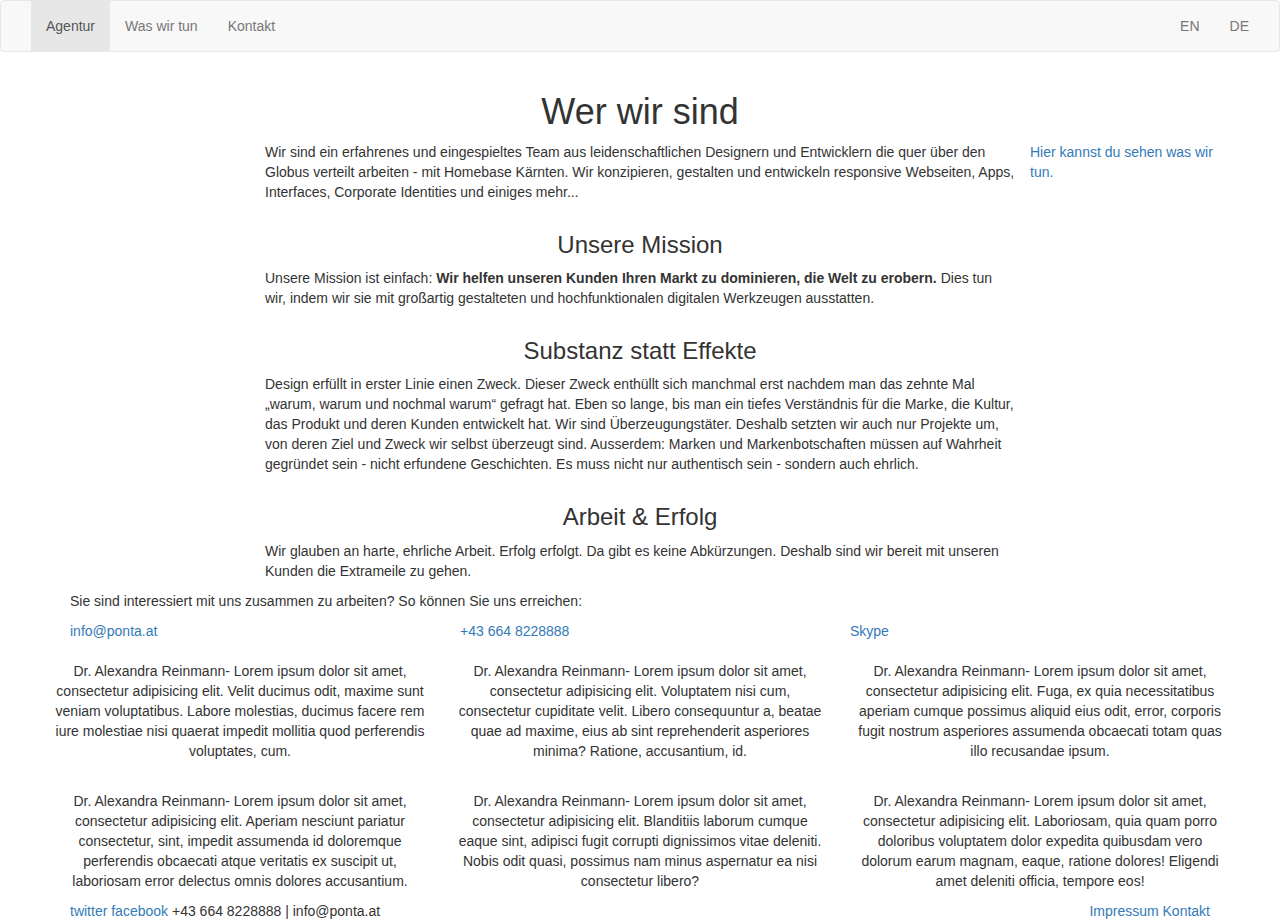
==== agentur.html @ 5dfd119a "added logo" ====
<!DOCTYPE HTML PUBLIC "-//W3C//DTD HTML 4.01//EN"
	"http://www.w3.org/TR/html4/strict.dtd">
<html>
	<head>
	  <meta http-equiv="Content-type" content="text/html; charset=utf-8"/>
	  <meta name="viewport" content="width=device-width, initial-scale=1">
	  <title>OliviaPonta</title>
	  
	  <!--Bootstrap CSS-->
	  <link rel="stylesheet" href="https://maxcdn.bootstrapcdn.com/bootstrap/3.3.7/css/bootstrap.min.css" type="text/css" media="screen">
	  <!--my Style-->
	  <link rel="stylesheet" href="css/style.css" type="text/css" media="screen" title="no title" charset="utf-8"/>
	</head>
	<body>
		
    <nav class="navbar navbar-default">
        <div class="container-fluid">
            <div class="navbar-header">
                <button type="button" class="navbar-toggle collapsed" data-toggle="collapse" data-target="#collapse" aria-expanded="false">
                    <span class="sr-only">Toggle navigation</span>
                    <span class="icon-bar"></span>
                    <span class="icon-bar"></span>
                    <span class="icon-bar"></span>
                </button>
                <a class="navbar-brand" href="#"><img src="img/opwa-logo.svg" alt="Logo"></a>
            </div>

            <!-- Collect the nav links, forms, and other content for toggling -->
            <div class="collapse navbar-collapse" id="collapse">
                <ul class="nav navbar-nav">
                    <li class="active"><a href="#">Agentur</a></li>
                    <li><a href="#">Was wir tun</a></li>
                    <li><a href="#">Kontakt</a></li>
                </ul>
                <ul class="nav navbar-nav navbar-right navbar-lang">
                    <li><a href="#">EN</a></li>
                    <li><a href="#">DE</a></li>
                </ul>
            </div><!-- /.navbar-collapse -->
        </div><!-- /.container-fluid -->
    </nav>
    
    <div class="container">
        <div class="row">
            <header class="col-md-12 special-header text-center">
                <h1>Wer wir sind</h1>
            </header>
            
            <section class="col-md-12">
                <img src="image here" alt="" class="img-responsive">
                <div class="row">
                    <p class="col-md-8 col-md-offset-2">Wir sind ein erfahrenes und eingespieltes Team aus leidenschaftlichen Designern und Entwicklern die quer über den Globus verteilt arbeiten - mit Homebase Kärnten. Wir konzipieren, gestalten und entwickeln responsive Webseiten, Apps, Interfaces, Corporate Identities und einiges mehr... </p>
                    <a href="#">Hier kannst du sehen was wir tun.</a>
                </div>
            </section>
            
            <section class="col-md-12">
                <h3 class="text-center">Unsere Mission</h3>
                <img src="image here" alt="" class="img-responsive">
                <div class="row">
                    <p class="col-md-8 col-md-offset-2">Unsere Mission ist einfach: <strong>Wir helfen unseren Kunden Ihren Markt zu dominieren, die Welt zu erobern.</strong> Dies tun wir, indem wir sie mit großartig gestalteten und hochfunktionalen digitalen Werkzeugen ausstatten. </p>
                </div>
            </section>
            
            <section class="col-md-12">
                <h3 class="text-center">Substanz statt Effekte</h3>
                <img src="image here" alt="" class="img-responsive">
                <div class="row">
                    <p class="col-md-8 col-md-offset-2">Design erfüllt in erster Linie einen Zweck. Dieser Zweck enthüllt sich manchmal erst nachdem man das zehnte Mal „warum, warum und nochmal warum“ gefragt hat. Eben so lange, bis man ein tiefes Verständnis für die Marke, die Kultur, das Produkt und deren Kunden entwickelt hat. Wir sind Überzeugungstäter. Deshalb setzten wir auch nur Projekte um, von deren Ziel und Zweck wir selbst überzeugt sind. Ausserdem: Marken und Markenbotschaften müssen auf Wahrheit gegründet sein - nicht erfundene Geschichten. Es muss nicht nur authentisch sein - sondern auch ehrlich.</p>
                </div>
            </section>
            
            <section class="col-md-12">
                <h3 class="text-center">Arbeit & Erfolg</h3>
                <img src="image here" alt="" class="img-responsive">
                <div class="row">
                    <p class="col-md-8 col-md-offset-2">Wir glauben an harte, ehrliche Arbeit. Erfolg erfolgt. Da gibt es keine Abkürzungen. Deshalb sind wir bereit mit unseren Kunden die Extrameile zu gehen.</p>
                </div>
            </section>
            
            <section class="col-md-12 contact-info-box">
                <p class="smart-text">
                    Sie sind interessiert mit uns zusammen zu arbeiten? So können Sie uns erreichen:
                </p>
                <div class="row">
                    <div class="col-md-4"><a href="mailto:info@ponta.at">info@ponta.at</a></div>
                    <div class="col-md-4"><a href="tel:00436648228888">+43 664 8228888</a></div>
                    <div class="col-md-4"><a href="skype:00436648228888">Skype</a></div>
                </div>
            </section>
            
            <section class="testimonials text-center">
                <div class="row">
                    <div class="testimonial col-md-4">
                        <img src="add image here for testimonial" alt="" class="img-circle">   
                           <p><span class="name">Dr. Alexandra Reinmann</span>- Lorem ipsum dolor sit amet, consectetur adipisicing elit. Velit ducimus odit, maxime sunt veniam voluptatibus. Labore molestias, ducimus facere rem iure molestiae nisi quaerat impedit mollitia quod perferendis voluptates, cum.</p>
                    </div>
                    <div class="testimonial col-md-4">
                        <img src="add image here for testimonial" alt="" class="img-circle">   
                           <p><span class="name">Dr. Alexandra Reinmann</span>- Lorem ipsum dolor sit amet, consectetur adipisicing elit. Voluptatem nisi cum, consectetur cupiditate velit. Libero consequuntur a, beatae quae ad maxime, eius ab sint reprehenderit asperiores minima? Ratione, accusantium, id.</p>
                    </div>
                    <div class="testimonial col-md-4">
                        <img src="add image here for testimonial" alt="" class="img-circle">   
                           <p><span class="name">Dr. Alexandra Reinmann</span>- Lorem ipsum dolor sit amet, consectetur adipisicing elit. Fuga, ex quia necessitatibus aperiam cumque possimus aliquid eius odit, error, corporis fugit nostrum asperiores assumenda obcaecati totam quas illo recusandae ipsum.</p>
                    </div>
                </div>
                <div class="row">
                    <div class="testimonial col-md-4">
                        <img src="add image here for testimonial" alt="" class="img-circle">   
                           <p><span class="name">Dr. Alexandra Reinmann</span>- Lorem ipsum dolor sit amet, consectetur adipisicing elit. Aperiam nesciunt pariatur consectetur, sint, impedit assumenda id doloremque perferendis obcaecati atque veritatis ex suscipit ut, laboriosam error delectus omnis dolores accusantium.</p>
                    </div>
                    <div class="testimonial col-md-4">
                        <img src="add image here for testimonial" alt="" class="img-circle">   
                           <p><span class="name">Dr. Alexandra Reinmann</span>- Lorem ipsum dolor sit amet, consectetur adipisicing elit. Blanditiis laborum cumque eaque sint, adipisci fugit corrupti dignissimos vitae deleniti. Nobis odit quasi, possimus nam minus aspernatur ea nisi consectetur libero?</p>
                    </div>
                    <div class="testimonial col-md-4">
                        <img src="add image here for testimonial" alt="" class="img-circle">   
                           <p><span class="name">Dr. Alexandra Reinmann</span>- Lorem ipsum dolor sit amet, consectetur adipisicing elit. Laboriosam, quia quam porro doloribus voluptatem dolor expedita quibusdam vero dolorum earum magnam, eaque, ratione dolores! Eligendi amet deleniti officia, tempore eos!</p>
                    </div>
                </div>
            </section>
        </div>
    </div>
    
    <footer class="container">
        <div class="row">
            <div class="col-md-12">
                <a href="#">twitter</a>
                <a href="#">facebook</a>
                +43 664 8228888 | info@ponta.at
                <div class="pull-right">
                    <a href="#">Impressum</a>
                    <a href="#">Kontakt</a>
                </div>
            </div>
        </div>
    </footer>
	
	<!--jQuery-->
	<script src="https://code.jquery.com/jquery-3.1.0.min.js" type="text/javascript" charset="utf-8"></script>
	<!--Bootstrap JS-->
	<script src="https://maxcdn.bootstrapcdn.com/bootstrap/3.3.7/js/bootstrap.min.js"></script>
	<!--my Script-->
	<script src="js/script.js" type="text/javascript" charset="utf-8"></script>
	</body>
</html>
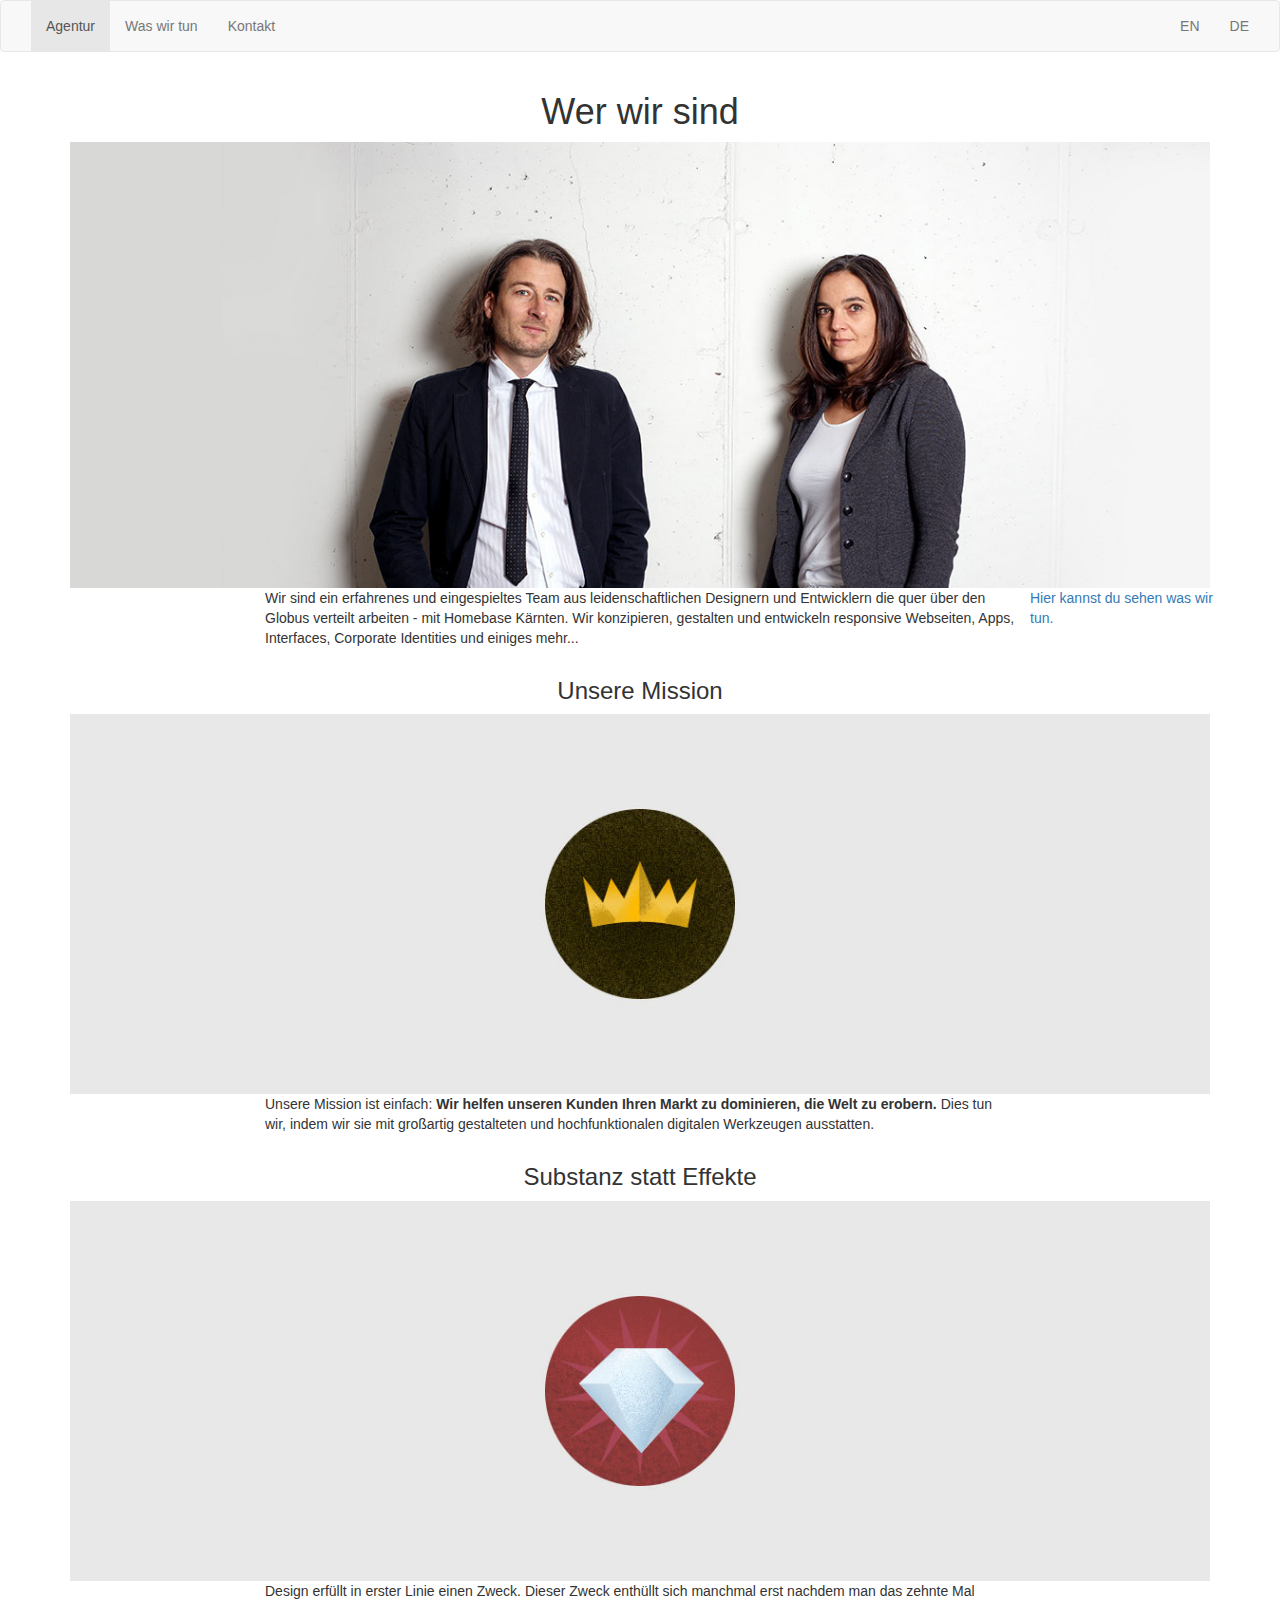
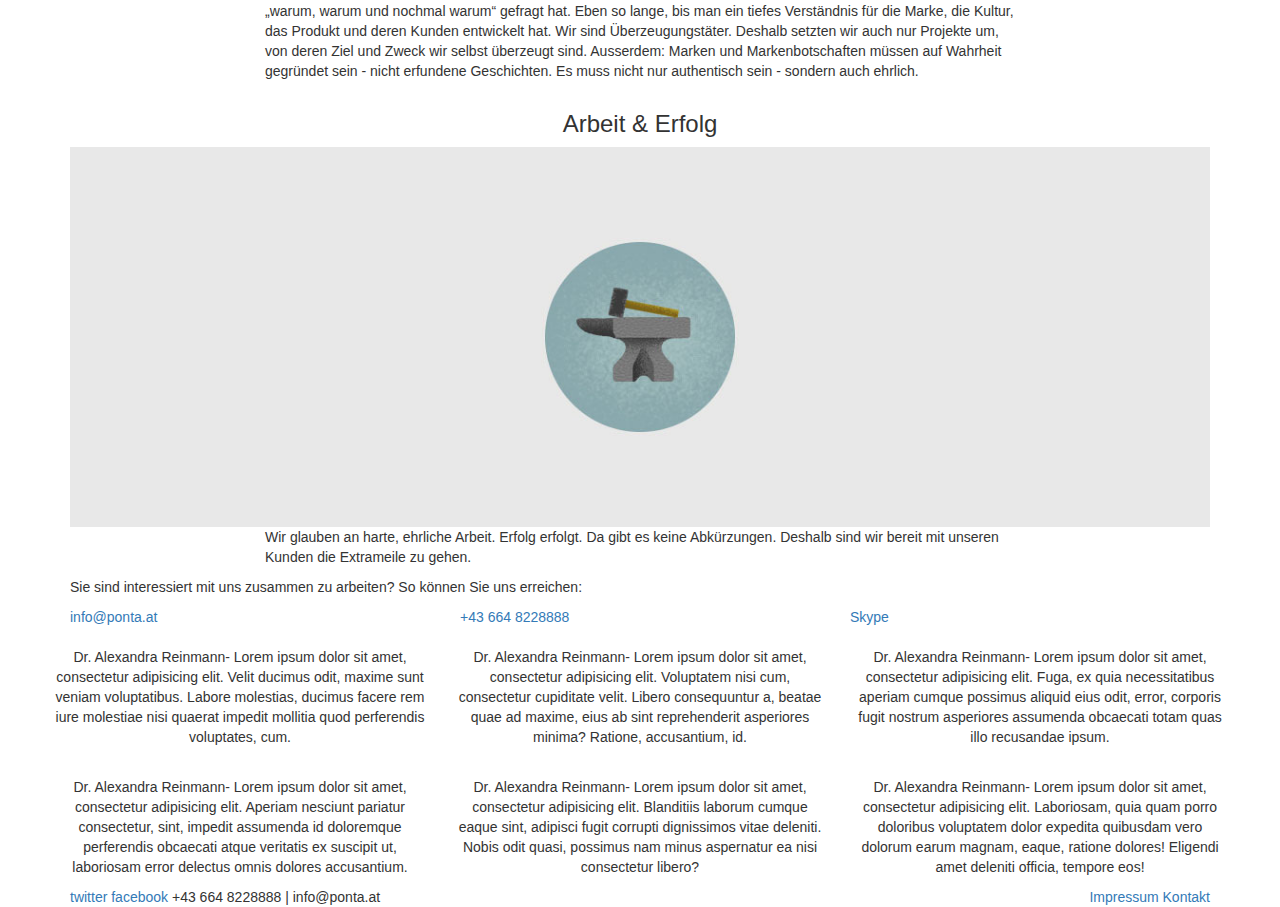
==== commit ed546eda: "added agentur photo" ====
--- a/agentur.html
+++ b/agentur.html
@@ -47,7 +47,7 @@
             </header>
             
             <section class="col-md-12">
-                <img src="image here" alt="" class="img-responsive">
+                <img src="img/pontateam.jpg" alt="" class="img-responsive">
                 <div class="row">
                     <p class="col-md-8 col-md-offset-2">Wir sind ein erfahrenes und eingespieltes Team aus leidenschaftlichen Designern und Entwicklern die quer über den Globus verteilt arbeiten - mit Homebase Kärnten. Wir konzipieren, gestalten und entwickeln responsive Webseiten, Apps, Interfaces, Corporate Identities und einiges mehr... </p>
                     <a href="#">Hier kannst du sehen was wir tun.</a>
@@ -56,7 +56,7 @@
             
             <section class="col-md-12">
                 <h3 class="text-center">Unsere Mission</h3>
-                <img src="image here" alt="" class="img-responsive">
+                <img src="img/banner-domination-1200.jpg" alt="" class="img-responsive">
                 <div class="row">
                     <p class="col-md-8 col-md-offset-2">Unsere Mission ist einfach: <strong>Wir helfen unseren Kunden Ihren Markt zu dominieren, die Welt zu erobern.</strong> Dies tun wir, indem wir sie mit großartig gestalteten und hochfunktionalen digitalen Werkzeugen ausstatten. </p>
                 </div>
@@ -64,7 +64,7 @@
             
             <section class="col-md-12">
                 <h3 class="text-center">Substanz statt Effekte</h3>
-                <img src="image here" alt="" class="img-responsive">
+                <img src="img/banner-werte-1200.jpg" alt="" class="img-responsive">
                 <div class="row">
                     <p class="col-md-8 col-md-offset-2">Design erfüllt in erster Linie einen Zweck. Dieser Zweck enthüllt sich manchmal erst nachdem man das zehnte Mal „warum, warum und nochmal warum“ gefragt hat. Eben so lange, bis man ein tiefes Verständnis für die Marke, die Kultur, das Produkt und deren Kunden entwickelt hat. Wir sind Überzeugungstäter. Deshalb setzten wir auch nur Projekte um, von deren Ziel und Zweck wir selbst überzeugt sind. Ausserdem: Marken und Markenbotschaften müssen auf Wahrheit gegründet sein - nicht erfundene Geschichten. Es muss nicht nur authentisch sein - sondern auch ehrlich.</p>
                 </div>
@@ -72,7 +72,7 @@
             
             <section class="col-md-12">
                 <h3 class="text-center">Arbeit & Erfolg</h3>
-                <img src="image here" alt="" class="img-responsive">
+                <img src="img/banner-work-1200.jpg" alt="" class="img-responsive">
                 <div class="row">
                     <p class="col-md-8 col-md-offset-2">Wir glauben an harte, ehrliche Arbeit. Erfolg erfolgt. Da gibt es keine Abkürzungen. Deshalb sind wir bereit mit unseren Kunden die Extrameile zu gehen.</p>
                 </div>
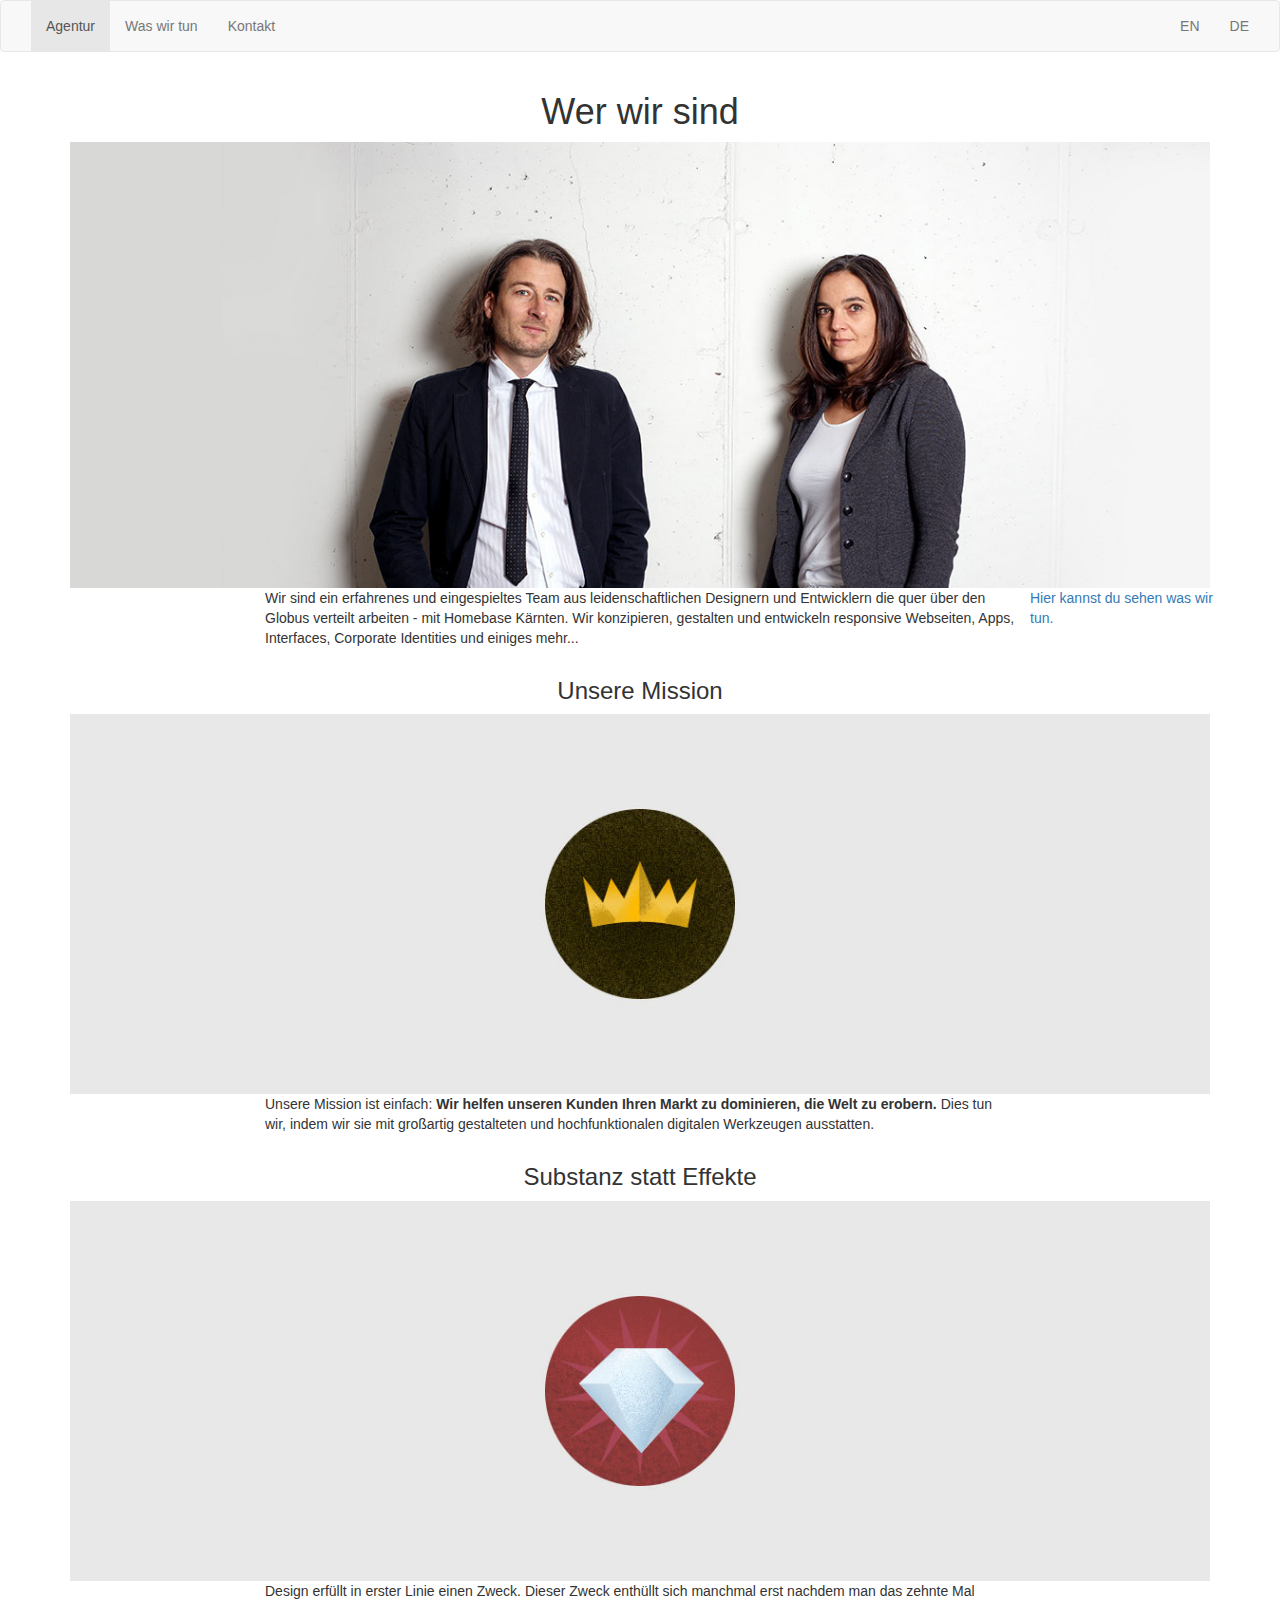
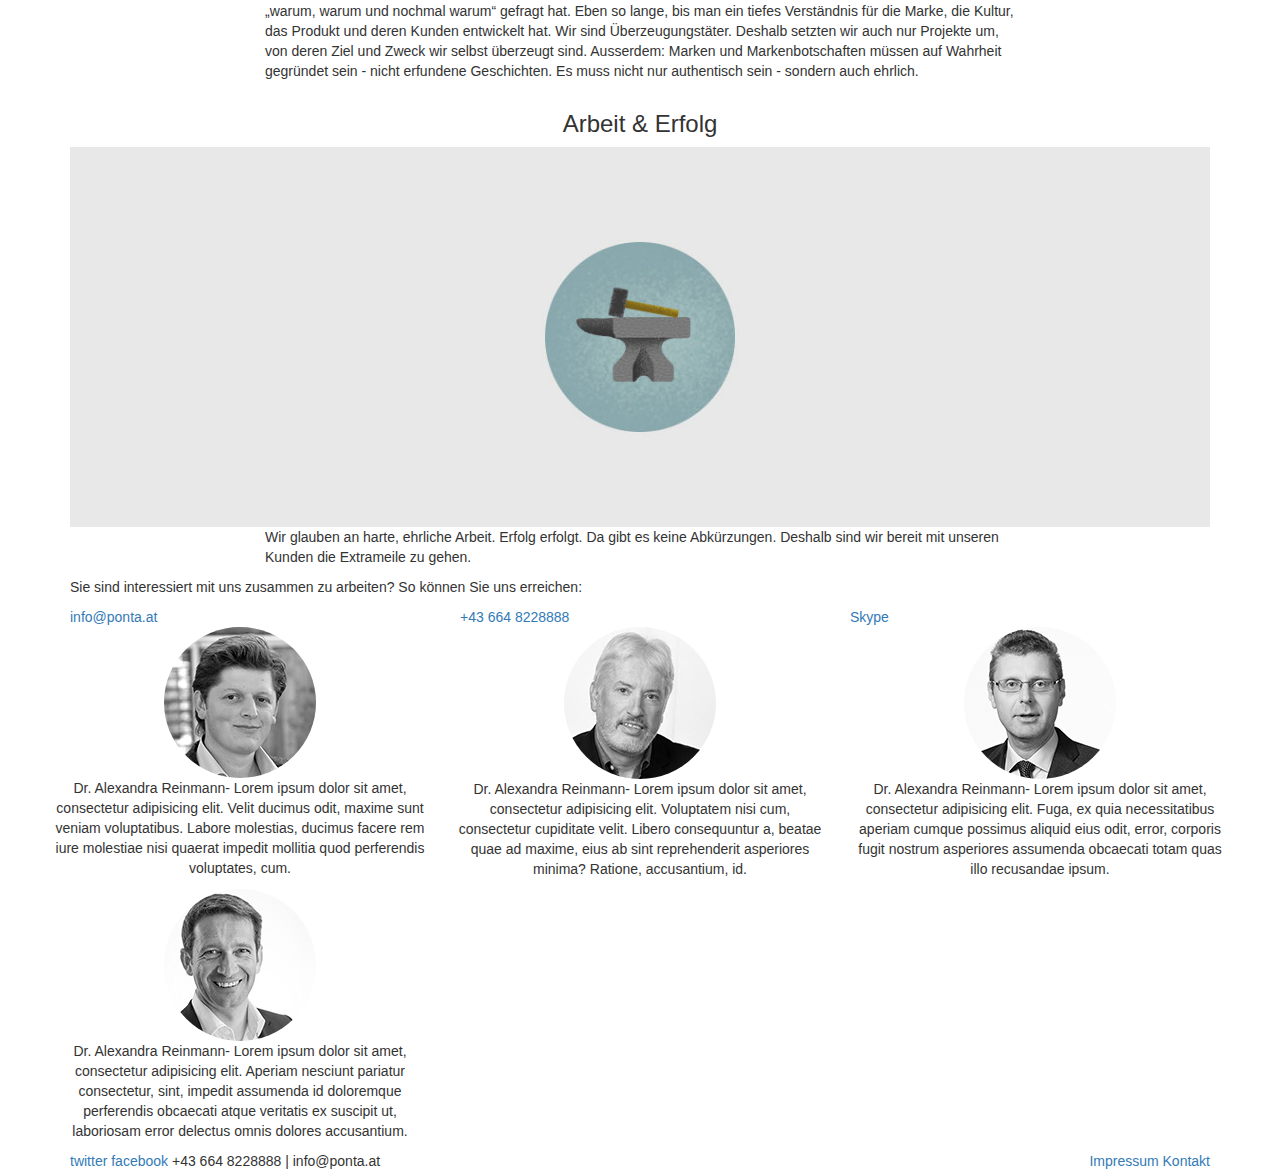
==== commit 2c632b06: "added pages href" ====
--- a/agentur.html
+++ b/agentur.html
@@ -28,9 +28,9 @@
             <!-- Collect the nav links, forms, and other content for toggling -->
             <div class="collapse navbar-collapse" id="collapse">
                 <ul class="nav navbar-nav">
-                    <li class="active"><a href="#">Agentur</a></li>
-                    <li><a href="#">Was wir tun</a></li>
-                    <li><a href="#">Kontakt</a></li>
+                    <li class="active"><a href="agentur.html">Agentur</a></li>
+                    <li><a href="was_wir_tun.html">Was wir tun</a></li>
+                    <li><a href="kontakt.html">Kontakt</a></li>
                 </ul>
                 <ul class="nav navbar-nav navbar-right navbar-lang">
                     <li><a href="#">EN</a></li>
@@ -92,30 +92,22 @@
             <section class="testimonials text-center">
                 <div class="row">
                     <div class="testimonial col-md-4">
-                        <img src="add image here for testimonial" alt="" class="img-circle">   
+                        <img src="img/ballrudi-bw.jpg" alt="" class="img-circle">   
                            <p><span class="name">Dr. Alexandra Reinmann</span>- Lorem ipsum dolor sit amet, consectetur adipisicing elit. Velit ducimus odit, maxime sunt veniam voluptatibus. Labore molestias, ducimus facere rem iure molestiae nisi quaerat impedit mollitia quod perferendis voluptates, cum.</p>
                     </div>
                     <div class="testimonial col-md-4">
-                        <img src="add image here for testimonial" alt="" class="img-circle">   
+                        <img src="img/neuroth-bw.jpg" alt="" class="img-circle">   
                            <p><span class="name">Dr. Alexandra Reinmann</span>- Lorem ipsum dolor sit amet, consectetur adipisicing elit. Voluptatem nisi cum, consectetur cupiditate velit. Libero consequuntur a, beatae quae ad maxime, eius ab sint reprehenderit asperiores minima? Ratione, accusantium, id.</p>
                     </div>
                     <div class="testimonial col-md-4">
-                        <img src="add image here for testimonial" alt="" class="img-circle">   
+                        <img src="img/nemec-bw.jpg" alt="" class="img-circle">   
                            <p><span class="name">Dr. Alexandra Reinmann</span>- Lorem ipsum dolor sit amet, consectetur adipisicing elit. Fuga, ex quia necessitatibus aperiam cumque possimus aliquid eius odit, error, corporis fugit nostrum asperiores assumenda obcaecati totam quas illo recusandae ipsum.</p>
                     </div>
                 </div>
                 <div class="row">
                     <div class="testimonial col-md-4">
-                        <img src="add image here for testimonial" alt="" class="img-circle">   
+                        <img src="img/werner-bw.jpg" alt="" class="img-circle">   
                            <p><span class="name">Dr. Alexandra Reinmann</span>- Lorem ipsum dolor sit amet, consectetur adipisicing elit. Aperiam nesciunt pariatur consectetur, sint, impedit assumenda id doloremque perferendis obcaecati atque veritatis ex suscipit ut, laboriosam error delectus omnis dolores accusantium.</p>
-                    </div>
-                    <div class="testimonial col-md-4">
-                        <img src="add image here for testimonial" alt="" class="img-circle">   
-                           <p><span class="name">Dr. Alexandra Reinmann</span>- Lorem ipsum dolor sit amet, consectetur adipisicing elit. Blanditiis laborum cumque eaque sint, adipisci fugit corrupti dignissimos vitae deleniti. Nobis odit quasi, possimus nam minus aspernatur ea nisi consectetur libero?</p>
-                    </div>
-                    <div class="testimonial col-md-4">
-                        <img src="add image here for testimonial" alt="" class="img-circle">   
-                           <p><span class="name">Dr. Alexandra Reinmann</span>- Lorem ipsum dolor sit amet, consectetur adipisicing elit. Laboriosam, quia quam porro doloribus voluptatem dolor expedita quibusdam vero dolorum earum magnam, eaque, ratione dolores! Eligendi amet deleniti officia, tempore eos!</p>
                     </div>
                 </div>
             </section>
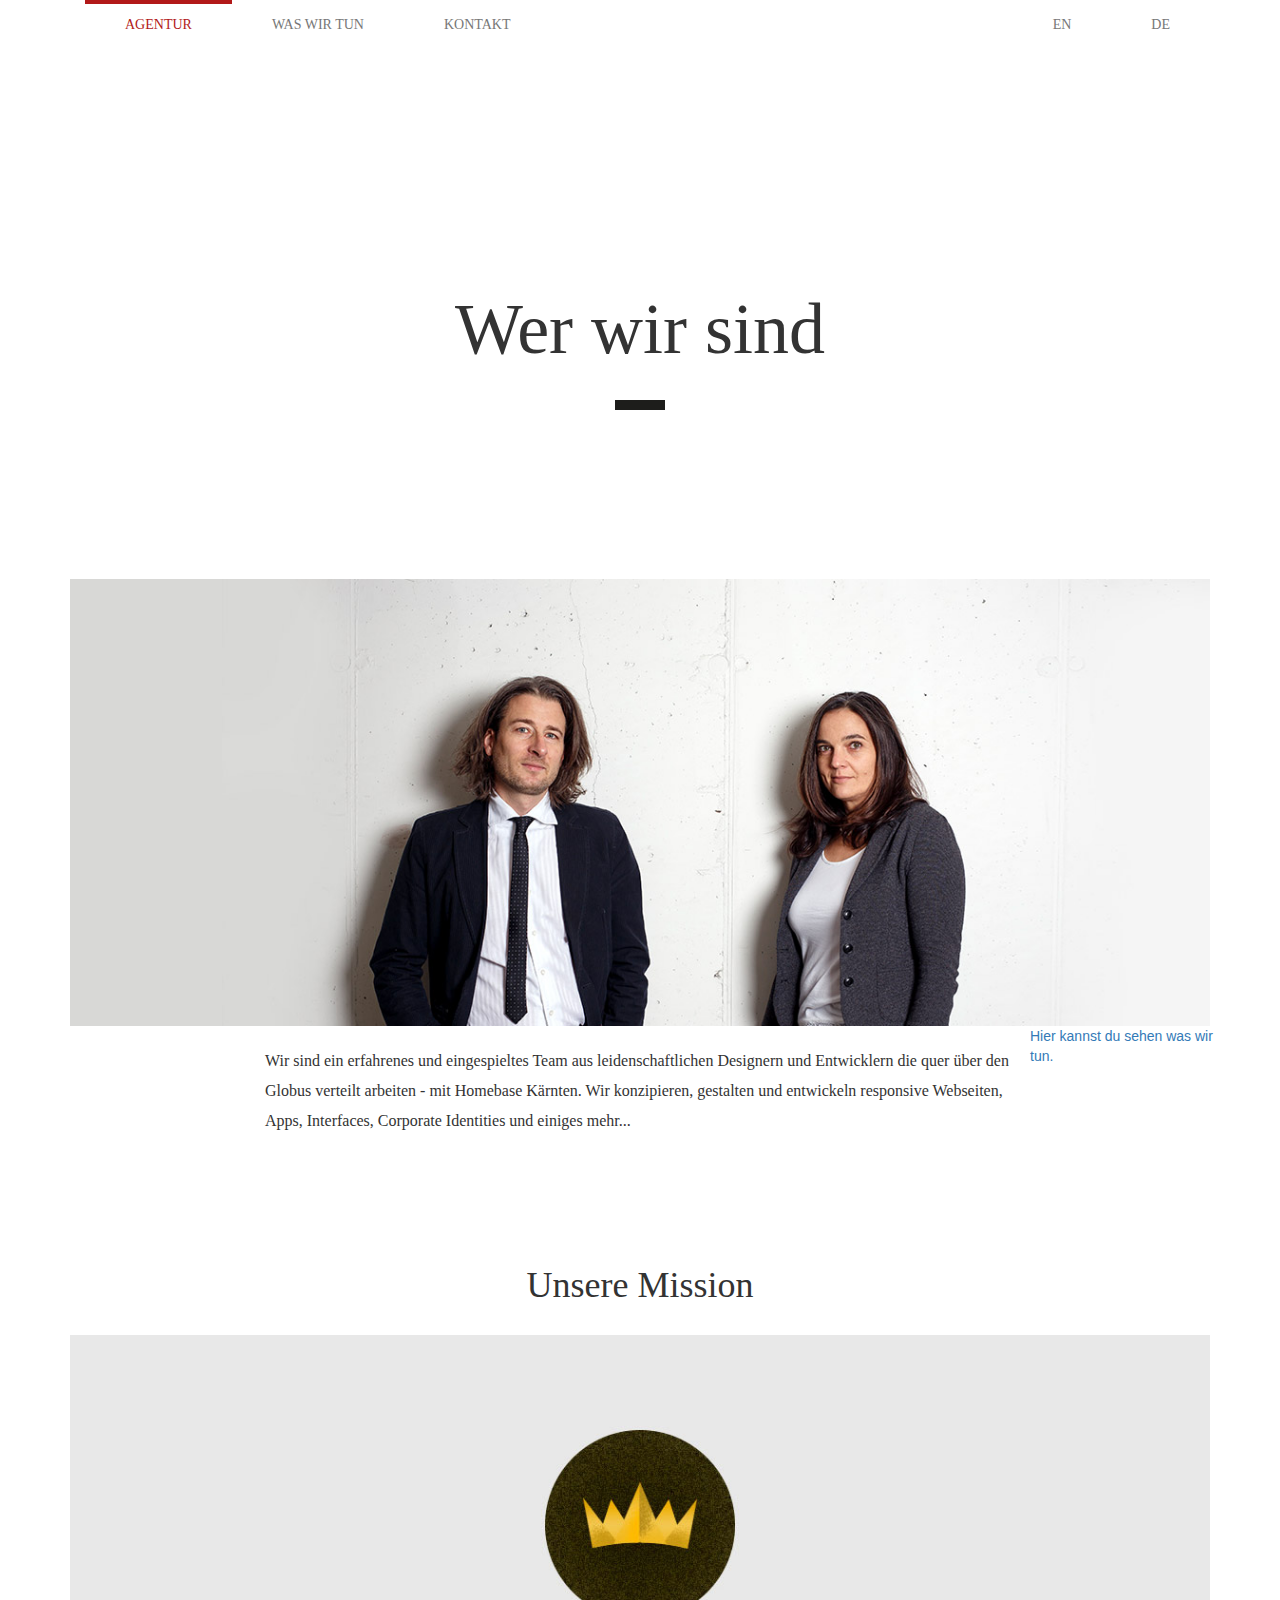
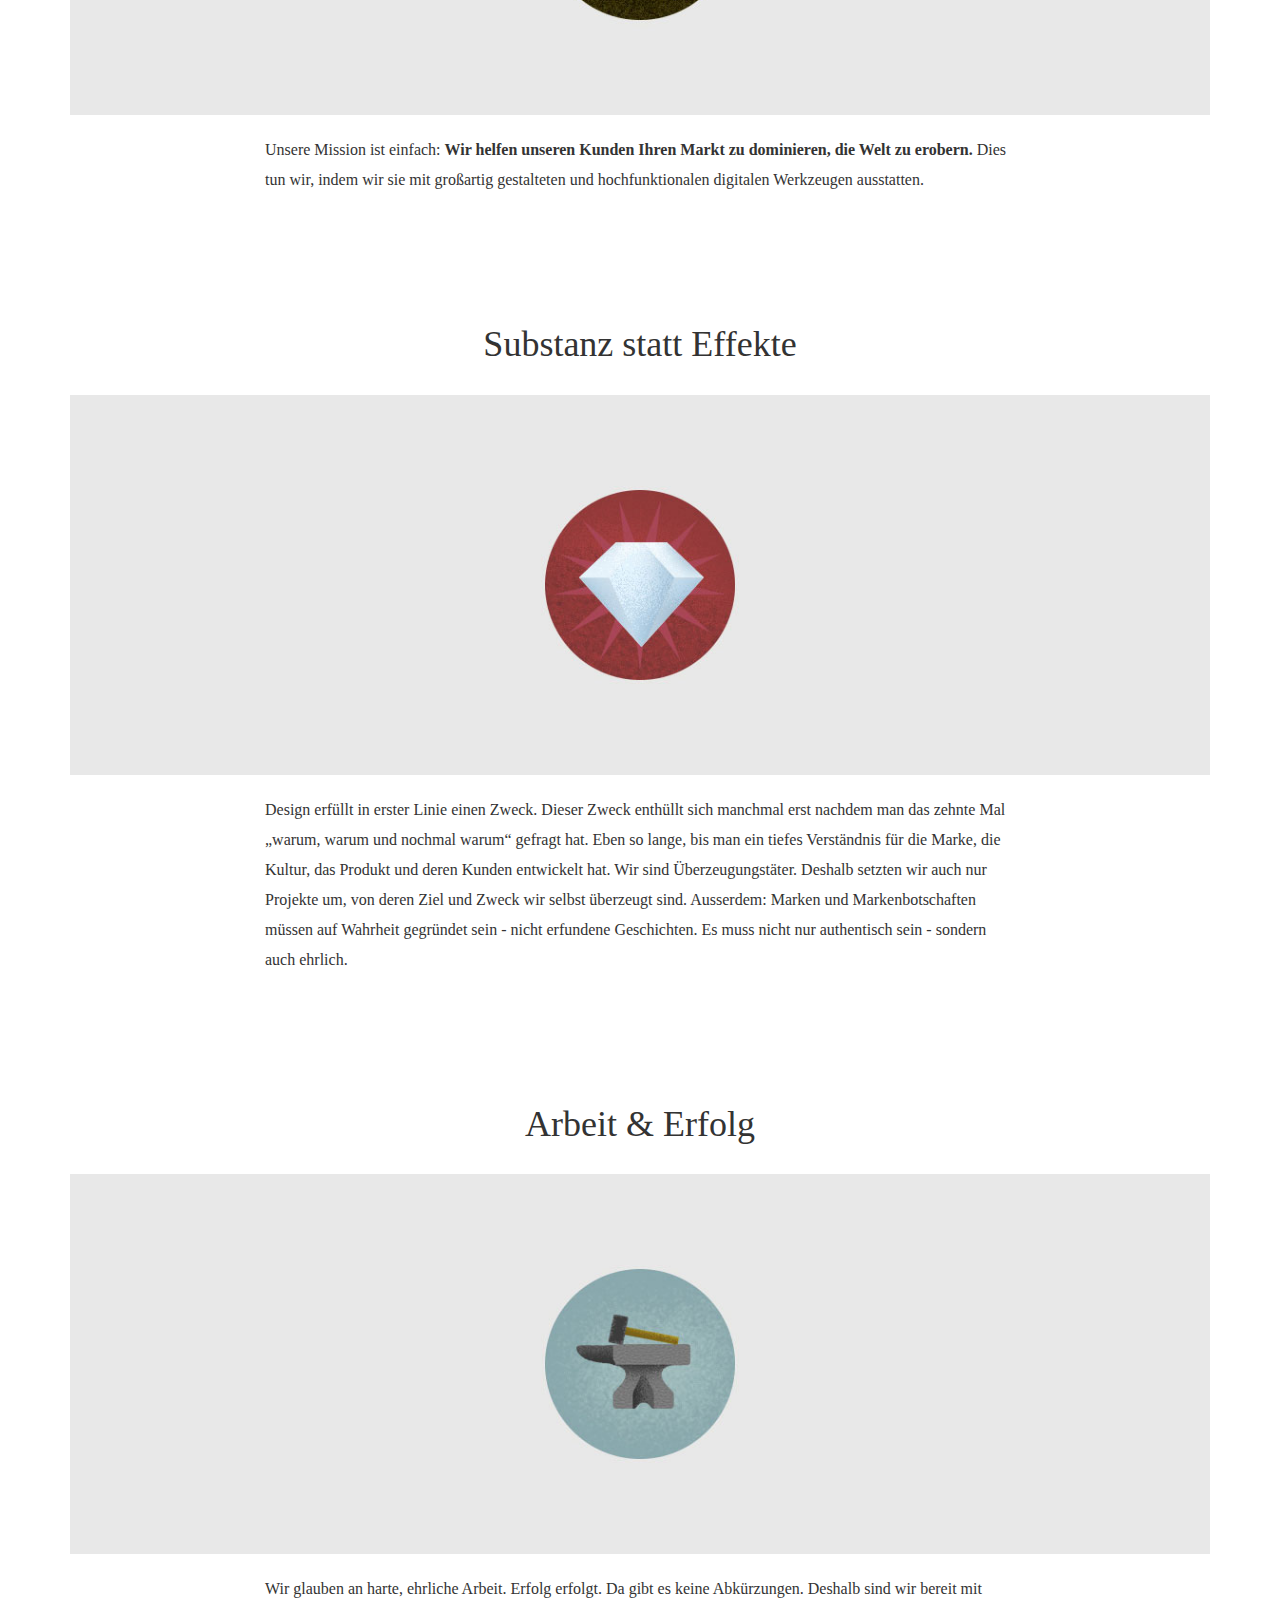
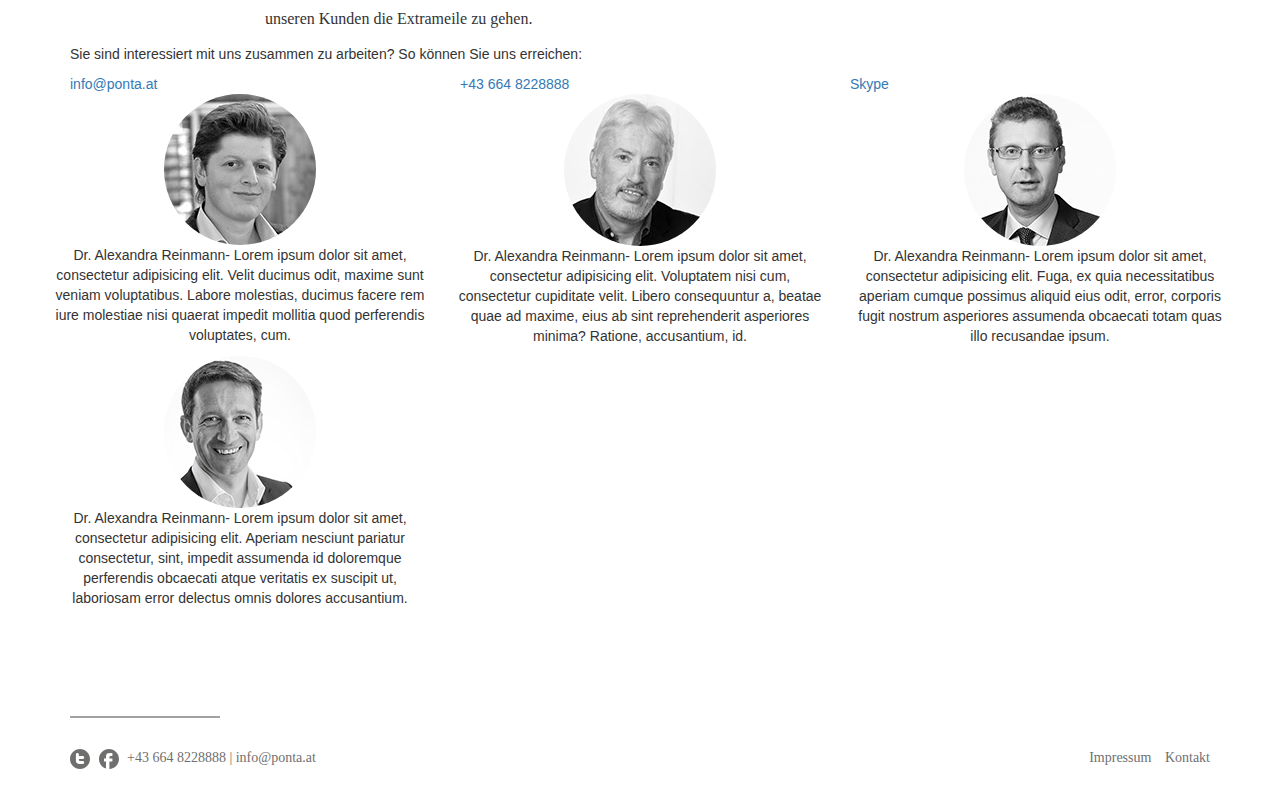
==== commit 32cd20e9: "agentur text and title" ====
--- a/agentur.html
+++ b/agentur.html
@@ -14,7 +14,7 @@
 	<body>
 		
     <nav class="navbar navbar-default">
-        <div class="container-fluid">
+        <div class="container">
             <div class="navbar-header">
                 <button type="button" class="navbar-toggle collapsed" data-toggle="collapse" data-target="#collapse" aria-expanded="false">
                     <span class="sr-only">Toggle navigation</span>
@@ -22,7 +22,7 @@
                     <span class="icon-bar"></span>
                     <span class="icon-bar"></span>
                 </button>
-                <a class="navbar-brand" href="#"><img src="img/opwa-logo.svg" alt="Logo"></a>
+                <a class="navbar-brand" href="index.html"><img src="img/opwa-logo.svg" alt="Logo"></a>
             </div>
 
             <!-- Collect the nav links, forms, and other content for toggling -->
@@ -46,7 +46,7 @@
                 <h1>Wer wir sind</h1>
             </header>
             
-            <section class="col-md-12">
+            <section class="col-md-12 art">
                 <img src="img/pontateam.jpg" alt="" class="img-responsive">
                 <div class="row">
                     <p class="col-md-8 col-md-offset-2">Wir sind ein erfahrenes und eingespieltes Team aus leidenschaftlichen Designern und Entwicklern die quer über den Globus verteilt arbeiten - mit Homebase Kärnten. Wir konzipieren, gestalten und entwickeln responsive Webseiten, Apps, Interfaces, Corporate Identities und einiges mehr... </p>
@@ -54,7 +54,7 @@
                 </div>
             </section>
             
-            <section class="col-md-12">
+            <section class="col-md-12 art">
                 <h3 class="text-center">Unsere Mission</h3>
                 <img src="img/banner-domination-1200.jpg" alt="" class="img-responsive">
                 <div class="row">
@@ -62,7 +62,7 @@
                 </div>
             </section>
             
-            <section class="col-md-12">
+            <section class="col-md-12 art">
                 <h3 class="text-center">Substanz statt Effekte</h3>
                 <img src="img/banner-werte-1200.jpg" alt="" class="img-responsive">
                 <div class="row">
@@ -70,7 +70,7 @@
                 </div>
             </section>
             
-            <section class="col-md-12">
+            <section class="col-md-12 art">
                 <h3 class="text-center">Arbeit & Erfolg</h3>
                 <img src="img/banner-work-1200.jpg" alt="" class="img-responsive">
                 <div class="row">
@@ -117,8 +117,8 @@
     <footer class="container">
         <div class="row">
             <div class="col-md-12">
-                <a href="#">twitter</a>
-                <a href="#">facebook</a>
+                <a class="footer-icon" href="#"><img src="img/icon-twitter.svg" alt=""></a>
+                <a class="footer-icon" href="#"><img src="img/icon-facebook.svg" alt=""></a>
                 +43 664 8228888 | info@ponta.at
                 <div class="pull-right">
                     <a href="#">Impressum</a>
--- a/css/style.css
+++ b/css/style.css
@@ -0,0 +1,216 @@
+@font-face {
+    font-family: LatoBlack;
+    src: url("../fonts/Lato-Black.ttf");
+}
+
+@font-face {
+    font-family: LatoBold;
+    src: url("../fonts/Lato-Bold.ttf");
+}
+
+@font-face {
+    font-family: LatoLight;
+    src: url("../fonts/Lato-Light.ttf");
+}
+
+@font-face {
+    font-family: MerriweatherLight;
+    src: url("../fonts/Merriweather Light.ttf");
+}
+
+@font-face {
+    font-family: MerriweatherBold;
+    src: url("../fonts/Merriweather-Bold.ttf");
+}
+
+@font-face {
+    font-family: MerriweatherRegular;
+    src: url("../fonts/Merriweather-Regular.ttf");
+}
+
+/* General Styles */
+
+h1 {
+    font-size: 72px;
+    font-family: LatoBlack;
+}
+
+h3 {
+    font-size: 36px;
+    font-family: LatoBlack;
+    margin-bottom: 30px;
+    margin-top: 120px;
+}
+
+.special-header {
+    position:relative;
+    padding-top: 200px;
+    padding-bottom: 200px;
+}
+
+.special-header:after {
+    content: "";
+    display: block;
+    width: 50px;
+    height: 10px;
+    background-color: #1d1d1b;
+    left: 50%;
+    top: 330px;
+    transform: translateX(-50%);
+    position: absolute;
+}
+
+/* Navbar */
+
+.navbar-header a.active {
+    border-top: 4px solid #b21919;
+}
+
+.navbar-default {
+    background: transparent;
+    border-radius: 0;
+    border: 0;
+}
+
+.navbar li.active {
+    border-top: 4px solid #b21919;
+    background-color: transparent;
+}
+
+.navbar-default .navbar-nav > .active > a, .navbar-default .navbar-nav > .active > a:focus, .navbar-default .navbar-nav > .active > a:hover {
+    background-color: transparent;
+    color: #b21919;
+    padding-top: 11px;
+}
+
+.navbar-default .navbar-nav > li > a:focus, .navbar-default .navbar-nav > li > a:hover {
+    color: #b21919;
+}
+
+.navbar li a {
+    color: #1d1d1b;
+    font-family: LatoBold;
+    font-size: 14px;
+    text-transform: uppercase;
+    padding-left: 40px;
+    padding-right: 40px;
+}
+
+/* Index page */
+
+.header-big {
+    padding-top: 200px;
+    padding-bottom: 200px;
+}
+
+.description {
+    font-family: MarriweatherRegular;
+    font-size: 24px;
+}
+
+.description .links {
+    margin-top: 50px;
+}
+
+.description .links a {
+    display: block;
+    color: #b21919;
+    text-decoration: underline;
+    margin-bottom: 5px;
+}
+
+/* Was wir tun page */
+
+.skills ul{
+    list-style-type: none;
+    padding: 0;
+}
+
+.skills h4 {
+    font-size: 20px;
+    font-family: LatoBold;
+    margin-top: 50px;
+    margin-bottom: 30px;
+}
+
+.skills li li {
+    display: inline-block;
+}
+
+.skills li a {
+    color: #1d1d1b;
+    font-size: 16px;
+}
+
+.skills li a:hover {
+    color: #b21919;
+    text-decoration: underline;
+}
+
+.skills li li:not(:last-of-type) {
+    padding-right: 20px;
+    position: relative;
+}
+
+.skills li li:not(:last-of-type):after {
+    content: '';
+    display: block;
+    border-radius: 50%;
+    height: 3px;
+    width: 3px;
+    background-color: #1d1d1b;
+    position: absolute;
+    top: calc(50% - 1.5px);
+    right: 7px;
+}
+
+/* Agentur page */
+.art p{
+    font-family: MerriweatherLight;
+    font-size: 16px;
+    line-height: 30px;
+    margin-top: 20px;
+}
+
+.art strong {
+    font-family: MerriweatherBold;
+}
+
+/* Footer style */
+footer {
+    color: #706f6f;
+    position: relative;
+    margin-top: 100px;
+    padding-top: 30px;
+    padding-bottom: 30px;
+    font-family: MerriweatherLight;
+    font-size: 14px;
+}
+
+footer:before {
+    position:absolute;
+    top: -2px;
+    left: 15px;
+    width: 150px;
+    height: 2px;
+    background-color: #a2a2a1;
+}
+
+footer .footer-icon img{
+    height: 20px;
+    width: 20px;
+}
+
+footer a {
+    color: #706f6f;
+    margin-right: 5px;
+}
+
+footer a:hover {
+    color: #706f6f;
+}
+
+footer .pull-right a {
+    margin-right: 0;
+    margin-left: 10px;
+}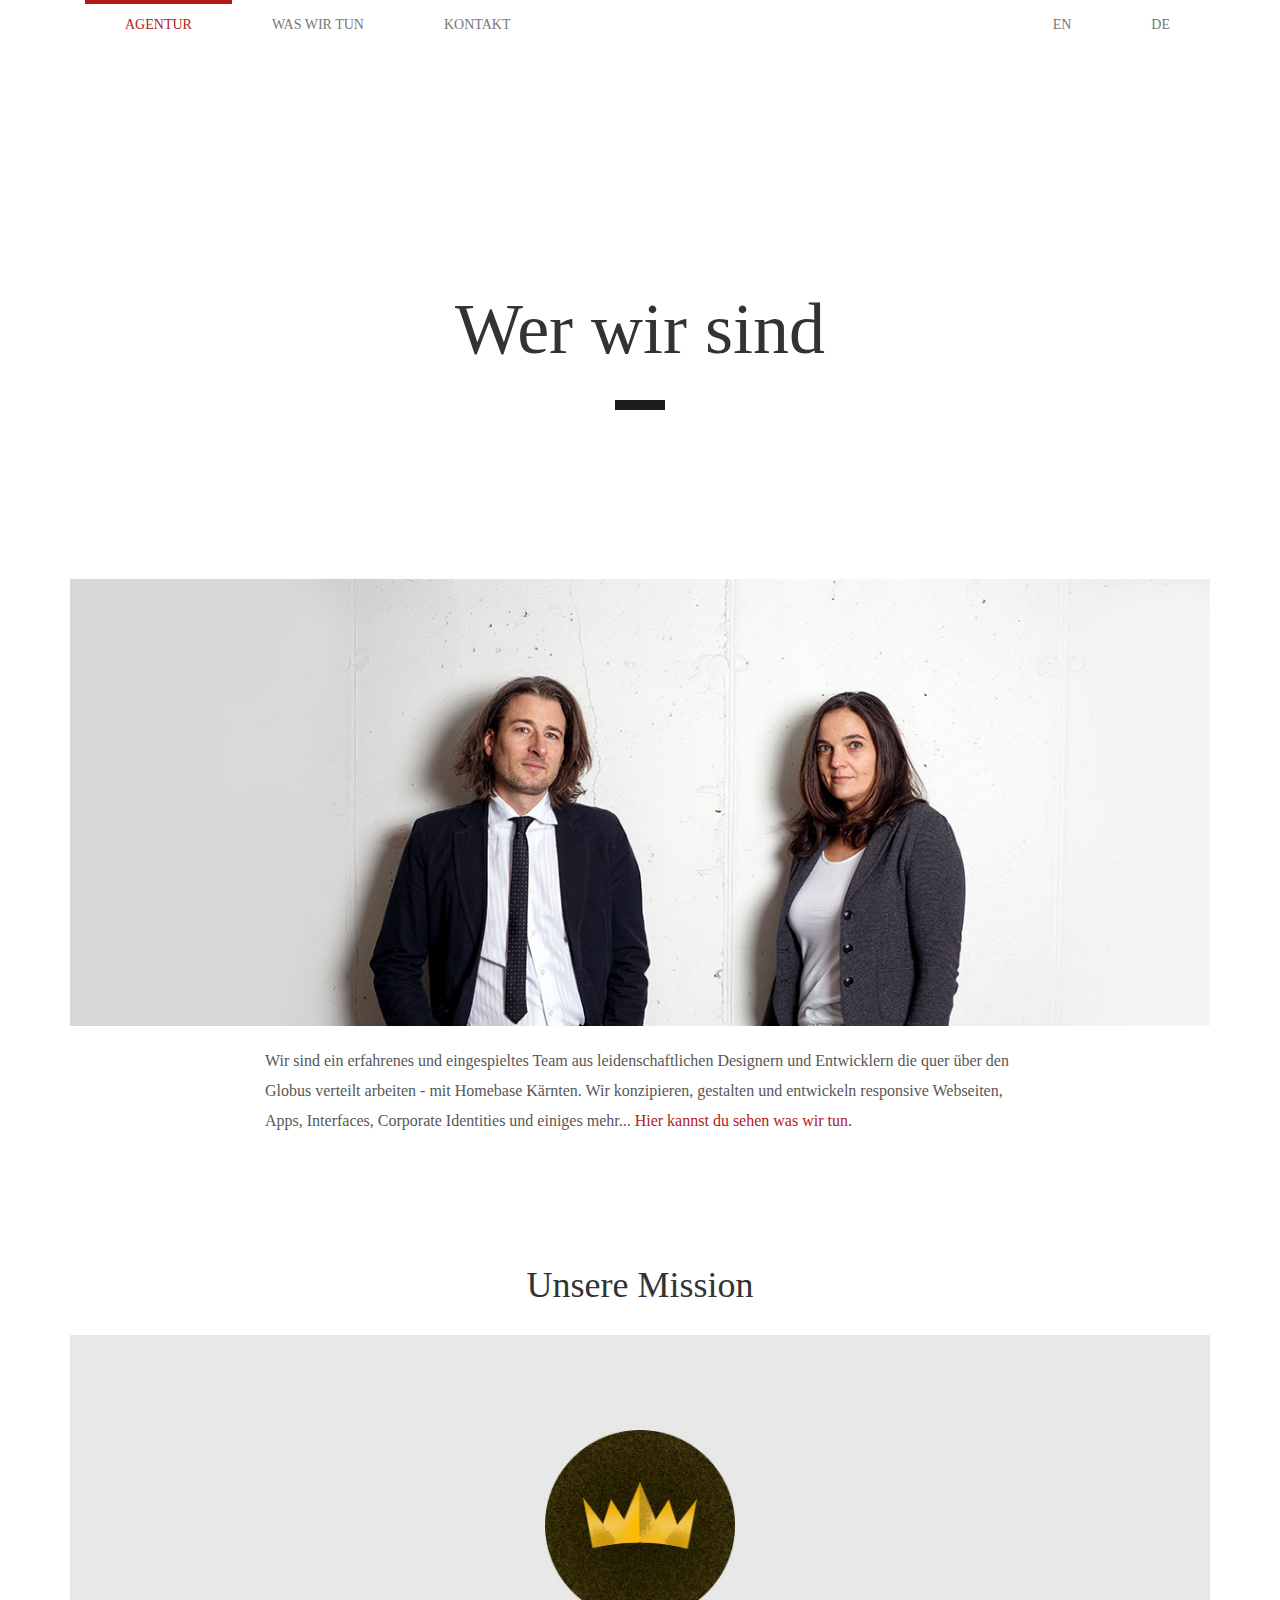
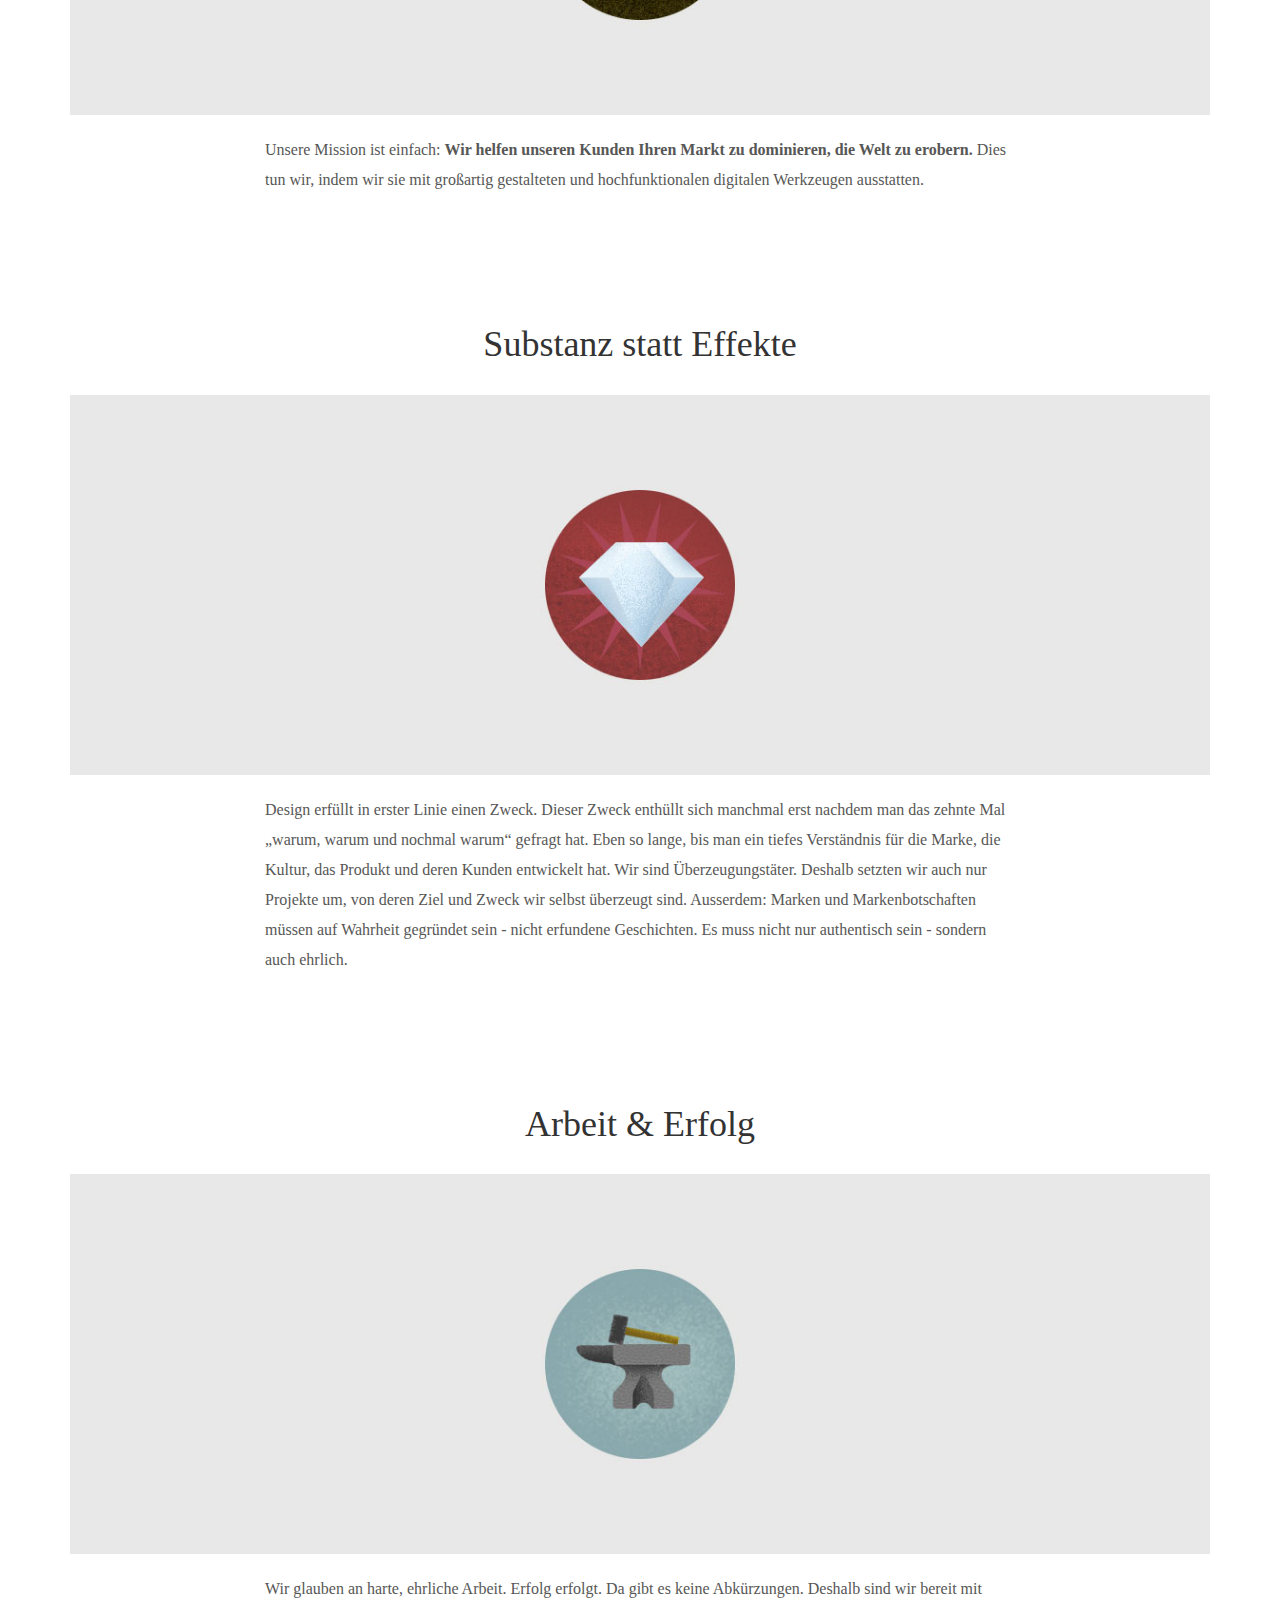
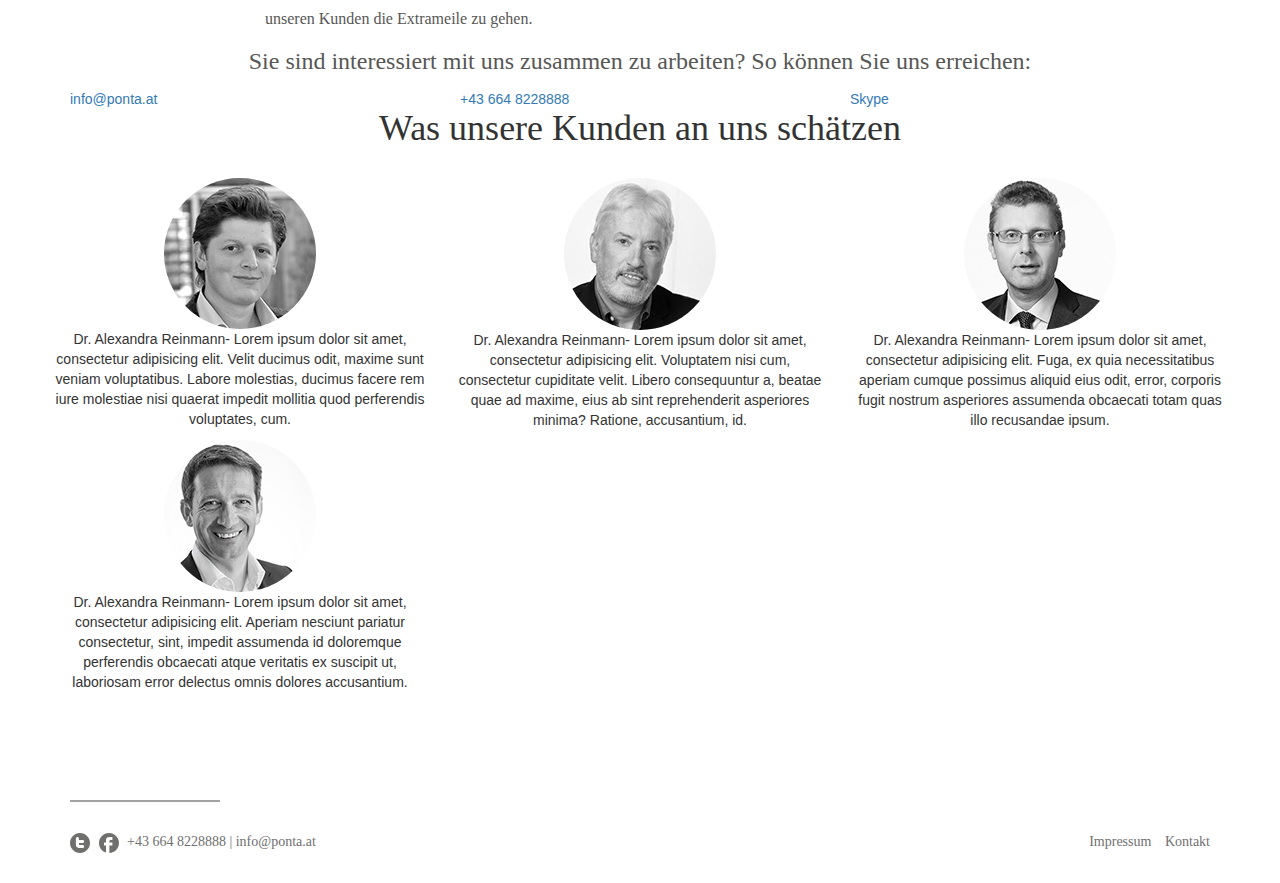
==== commit 97f6457f: "agentur smart-text" ====
--- a/agentur.html
+++ b/agentur.html
@@ -49,8 +49,10 @@
             <section class="col-md-12 art">
                 <img src="img/pontateam.jpg" alt="" class="img-responsive">
                 <div class="row">
-                    <p class="col-md-8 col-md-offset-2">Wir sind ein erfahrenes und eingespieltes Team aus leidenschaftlichen Designern und Entwicklern die quer über den Globus verteilt arbeiten - mit Homebase Kärnten. Wir konzipieren, gestalten und entwickeln responsive Webseiten, Apps, Interfaces, Corporate Identities und einiges mehr... </p>
-                    <a href="#">Hier kannst du sehen was wir tun.</a>
+                    <p class="col-md-8 col-md-offset-2">
+                        Wir sind ein erfahrenes und eingespieltes Team aus leidenschaftlichen Designern und Entwicklern die quer über den Globus verteilt arbeiten - mit Homebase Kärnten. Wir konzipieren, gestalten und entwickeln responsive Webseiten, Apps, Interfaces, Corporate Identities und einiges mehr... 
+                        <a href="#">Hier kannst du sehen was wir tun.</a>
+                    </p>
                 </div>
             </section>
             
@@ -79,7 +81,7 @@
             </section>
             
             <section class="col-md-12 contact-info-box">
-                <p class="smart-text">
+                <p class="smart-text text-center">
                     Sie sind interessiert mit uns zusammen zu arbeiten? So können Sie uns erreichen:
                 </p>
                 <div class="row">
@@ -91,6 +93,7 @@
             
             <section class="testimonials text-center">
                 <div class="row">
+                    <h3 class="text-center">Was unsere Kunden an uns schätzen</h3>
                     <div class="testimonial col-md-4">
                         <img src="img/ballrudi-bw.jpg" alt="" class="img-circle">   
                            <p><span class="name">Dr. Alexandra Reinmann</span>- Lorem ipsum dolor sit amet, consectetur adipisicing elit. Velit ducimus odit, maxime sunt veniam voluptatibus. Labore molestias, ducimus facere rem iure molestiae nisi quaerat impedit mollitia quod perferendis voluptates, cum.</p>
--- a/css/style.css
+++ b/css/style.css
@@ -166,6 +166,7 @@
 
 /* Agentur page */
 .art p{
+    color: #575756;
     font-family: MerriweatherLight;
     font-size: 16px;
     line-height: 30px;
@@ -174,6 +175,21 @@
 
 .art strong {
     font-family: MerriweatherBold;
+}
+
+.art p a {
+    color: #b21919;
+}
+
+.art p a:hover {
+    color: #b21919;
+    text-decoration: underline;
+}
+
+.contact-info-box .smart-text {
+    font-size: 24px;
+    color: #575756;
+    font-family: MerriweatherLight;
 }
 
 /* Footer style */
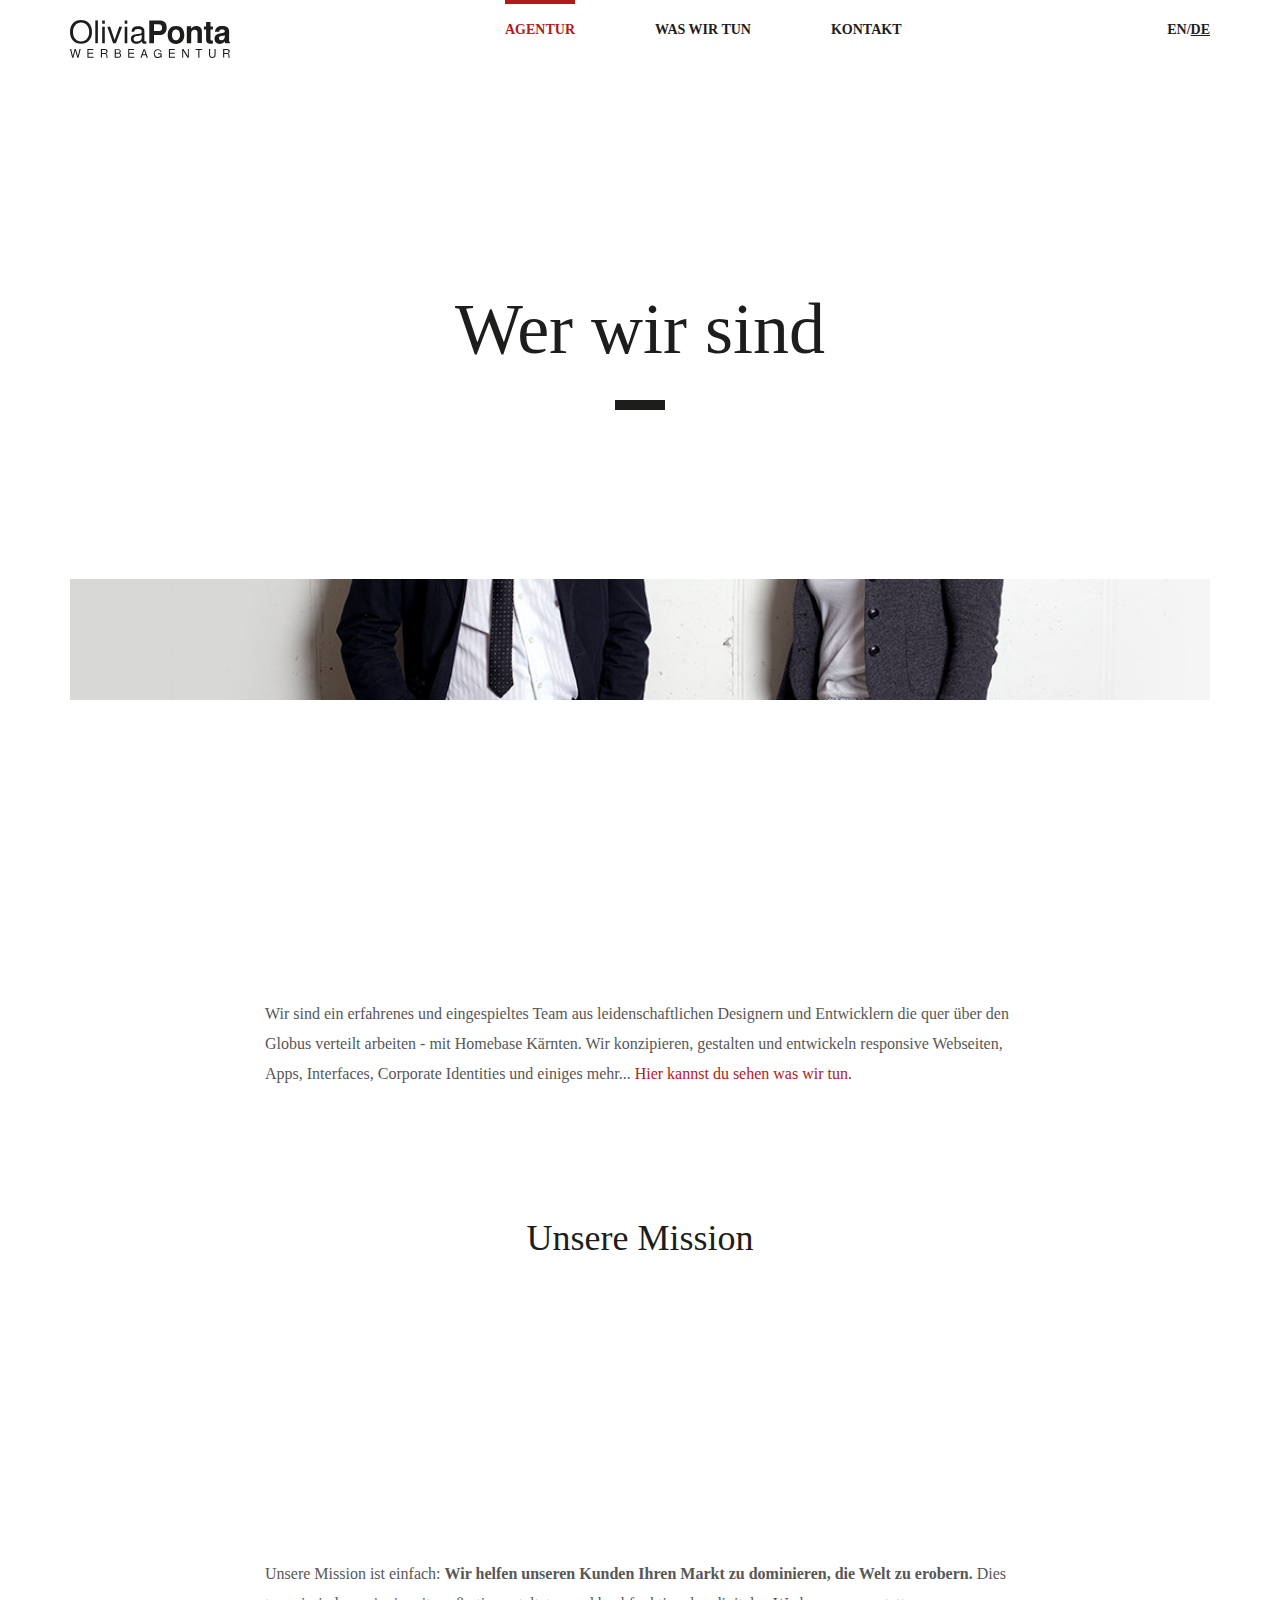
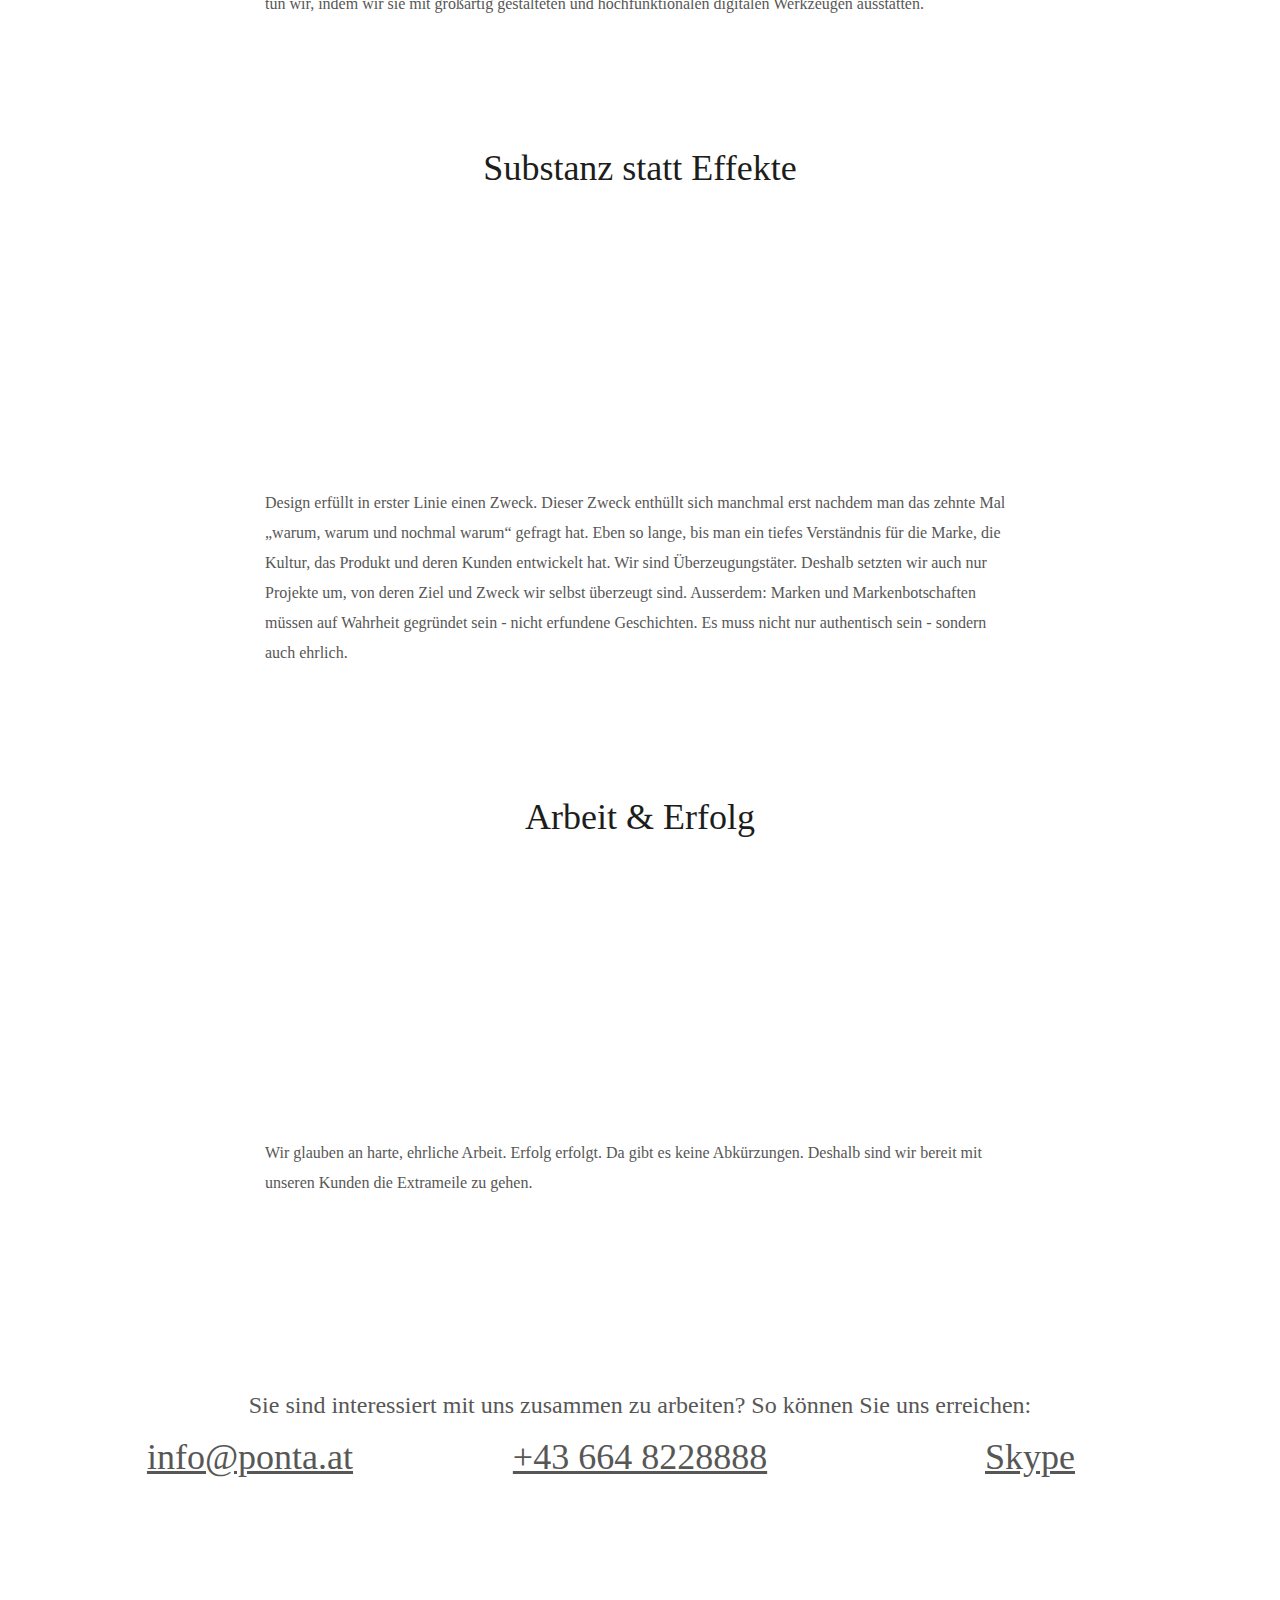
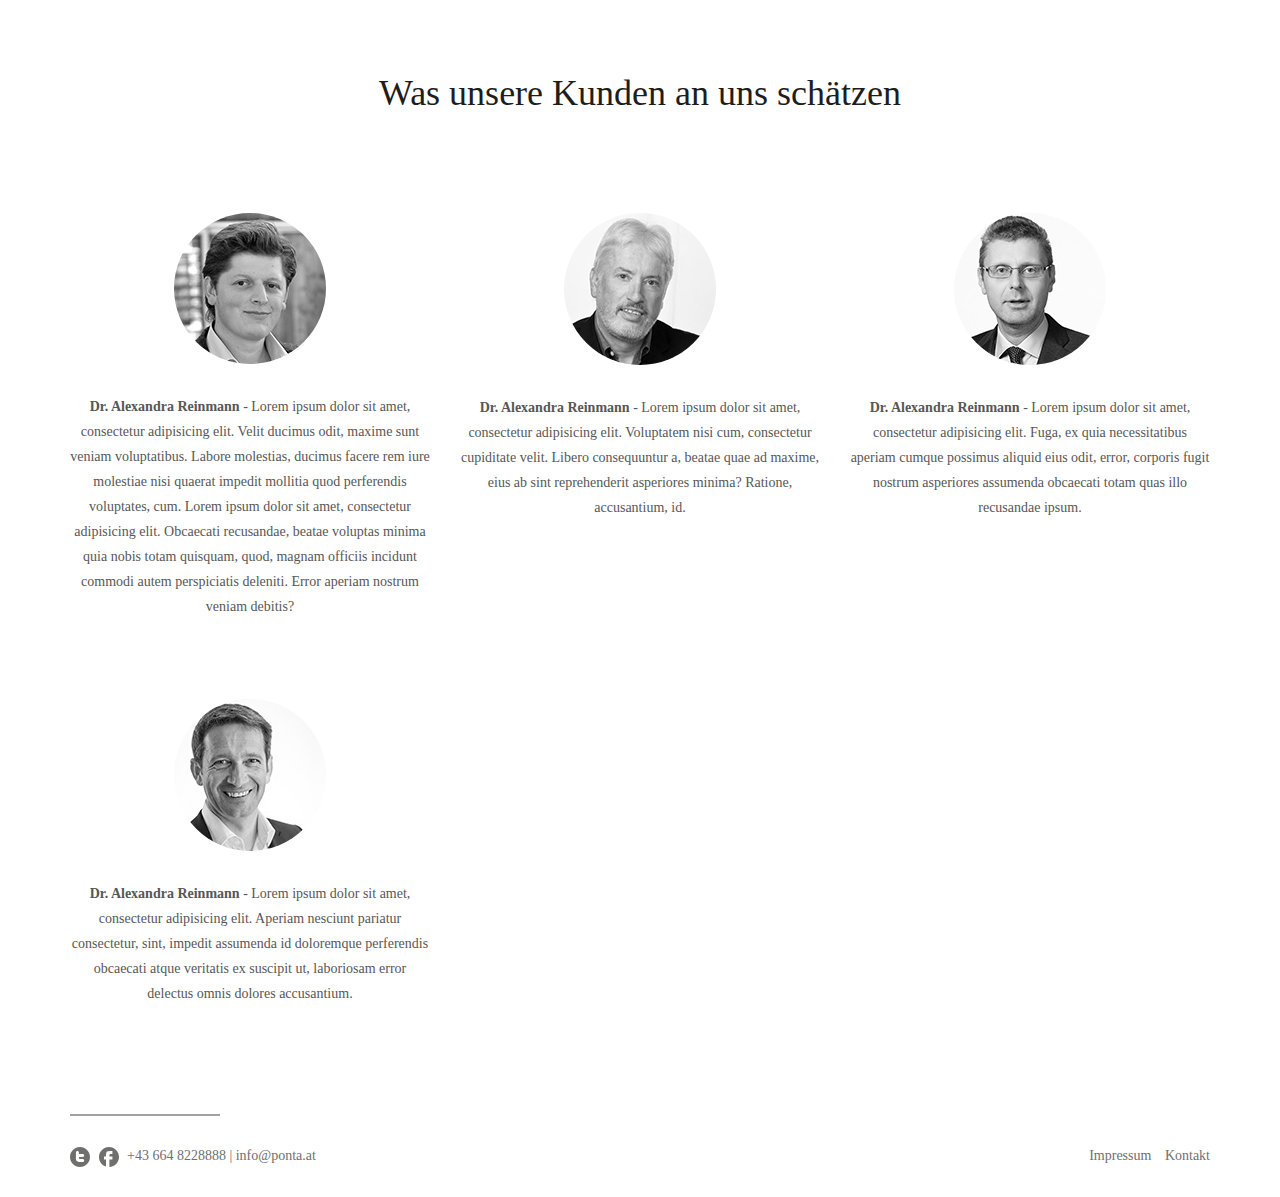
==== commit 0a15406a: "nav fixed when scroll" ====
--- a/agentur.html
+++ b/agentur.html
@@ -12,31 +12,34 @@
 	  <link rel="stylesheet" href="css/style.css" type="text/css" media="screen" title="no title" charset="utf-8"/>
 	</head>
 	<body>
-		
     <nav class="navbar navbar-default">
-        <div class="container">
-            <div class="navbar-header">
-                <button type="button" class="navbar-toggle collapsed" data-toggle="collapse" data-target="#collapse" aria-expanded="false">
-                    <span class="sr-only">Toggle navigation</span>
-                    <span class="icon-bar"></span>
-                    <span class="icon-bar"></span>
-                    <span class="icon-bar"></span>
-                </button>
-                <a class="navbar-brand" href="index.html"><img src="img/opwa-logo.svg" alt="Logo"></a>
+        <div class="container-fluid">
+            <div class="row">
+                <div class="container">
+                    <div class="navbar-header">
+                        <button type="button" class="navbar-toggle collapsed" data-toggle="collapse" data-target="#collapse" aria-expanded="false">
+                            <span class="sr-only">Toggle navigation</span>
+                            <span class="icon-bar"></span>
+                            <span class="icon-bar"></span>
+                            <span class="icon-bar"></span>
+                        </button>
+                        <a class="navbar-brand" href="index.html"><img src="img/opwa-logo.svg" alt="Logo"></a>
+                    </div>
+
+                    <!-- Collect the nav links, forms, and other content for toggling -->
+                    <div class="collapse navbar-collapse" id="collapse">
+                        <ul class="nav navbar-nav">
+                            <li class="active"><a href="agentur.html">Agentur</a></li>
+                            <li><a href="was_wir_tun.html">Was wir tun</a></li>
+                            <li><a href="kontakt.html">Kontakt</a></li>
+                        </ul>
+                        <ul class="nav navbar-nav navbar-right navbar-lang">
+                            <li><a href="#">EN</a></li>
+                            <li class="enabled"><a href="#">DE</a></li>
+                        </ul>
+                    </div><!-- /.navbar-collapse -->
+                </div>
             </div>
-
-            <!-- Collect the nav links, forms, and other content for toggling -->
-            <div class="collapse navbar-collapse" id="collapse">
-                <ul class="nav navbar-nav">
-                    <li class="active"><a href="agentur.html">Agentur</a></li>
-                    <li><a href="was_wir_tun.html">Was wir tun</a></li>
-                    <li><a href="kontakt.html">Kontakt</a></li>
-                </ul>
-                <ul class="nav navbar-nav navbar-right navbar-lang">
-                    <li><a href="#">EN</a></li>
-                    <li><a href="#">DE</a></li>
-                </ul>
-            </div><!-- /.navbar-collapse -->
         </div><!-- /.container-fluid -->
     </nav>
     
@@ -47,7 +50,7 @@
             </header>
             
             <section class="col-md-12 art">
-                <img src="img/pontateam.jpg" alt="" class="img-responsive">
+                <div class="parallax pontateam"></div>
                 <div class="row">
                     <p class="col-md-8 col-md-offset-2">
                         Wir sind ein erfahrenes und eingespieltes Team aus leidenschaftlichen Designern und Entwicklern die quer über den Globus verteilt arbeiten - mit Homebase Kärnten. Wir konzipieren, gestalten und entwickeln responsive Webseiten, Apps, Interfaces, Corporate Identities und einiges mehr... 
@@ -58,7 +61,7 @@
             
             <section class="col-md-12 art">
                 <h3 class="text-center">Unsere Mission</h3>
-                <img src="img/banner-domination-1200.jpg" alt="" class="img-responsive">
+                <div class="parallax-sub domination"></div>
                 <div class="row">
                     <p class="col-md-8 col-md-offset-2">Unsere Mission ist einfach: <strong>Wir helfen unseren Kunden Ihren Markt zu dominieren, die Welt zu erobern.</strong> Dies tun wir, indem wir sie mit großartig gestalteten und hochfunktionalen digitalen Werkzeugen ausstatten. </p>
                 </div>
@@ -66,7 +69,7 @@
             
             <section class="col-md-12 art">
                 <h3 class="text-center">Substanz statt Effekte</h3>
-                <img src="img/banner-werte-1200.jpg" alt="" class="img-responsive">
+                <div class="parallax-sub werte"></div>
                 <div class="row">
                     <p class="col-md-8 col-md-offset-2">Design erfüllt in erster Linie einen Zweck. Dieser Zweck enthüllt sich manchmal erst nachdem man das zehnte Mal „warum, warum und nochmal warum“ gefragt hat. Eben so lange, bis man ein tiefes Verständnis für die Marke, die Kultur, das Produkt und deren Kunden entwickelt hat. Wir sind Überzeugungstäter. Deshalb setzten wir auch nur Projekte um, von deren Ziel und Zweck wir selbst überzeugt sind. Ausserdem: Marken und Markenbotschaften müssen auf Wahrheit gegründet sein - nicht erfundene Geschichten. Es muss nicht nur authentisch sein - sondern auch ehrlich.</p>
                 </div>
@@ -74,7 +77,7 @@
             
             <section class="col-md-12 art">
                 <h3 class="text-center">Arbeit & Erfolg</h3>
-                <img src="img/banner-work-1200.jpg" alt="" class="img-responsive">
+                <div class="parallax-sub work"></div>
                 <div class="row">
                     <p class="col-md-8 col-md-offset-2">Wir glauben an harte, ehrliche Arbeit. Erfolg erfolgt. Da gibt es keine Abkürzungen. Deshalb sind wir bereit mit unseren Kunden die Extrameile zu gehen.</p>
                 </div>
@@ -85,32 +88,32 @@
                     Sie sind interessiert mit uns zusammen zu arbeiten? So können Sie uns erreichen:
                 </p>
                 <div class="row">
-                    <div class="col-md-4"><a href="mailto:info@ponta.at">info@ponta.at</a></div>
-                    <div class="col-md-4"><a href="tel:00436648228888">+43 664 8228888</a></div>
-                    <div class="col-md-4"><a href="skype:00436648228888">Skype</a></div>
+                    <div class="col-md-4 text-center"><a href="mailto:info@ponta.at">info@ponta.at</a></div>
+                    <div class="col-md-4 text-center"><a href="tel:00436648228888">+43 664 8228888</a></div>
+                    <div class="col-md-4 text-center"><a href="skype:00436648228888">Skype</a></div>
                 </div>
             </section>
             
-            <section class="testimonials text-center">
+            <section class="col-md-12 testimonials text-center">
                 <div class="row">
                     <h3 class="text-center">Was unsere Kunden an uns schätzen</h3>
                     <div class="testimonial col-md-4">
                         <img src="img/ballrudi-bw.jpg" alt="" class="img-circle">   
-                           <p><span class="name">Dr. Alexandra Reinmann</span>- Lorem ipsum dolor sit amet, consectetur adipisicing elit. Velit ducimus odit, maxime sunt veniam voluptatibus. Labore molestias, ducimus facere rem iure molestiae nisi quaerat impedit mollitia quod perferendis voluptates, cum.</p>
+                           <p><span class="name">Dr. Alexandra Reinmann</span> - Lorem ipsum dolor sit amet, consectetur adipisicing elit. Velit ducimus odit, maxime sunt veniam voluptatibus. Labore molestias, ducimus facere rem iure molestiae nisi quaerat impedit mollitia quod perferendis voluptates, cum. Lorem ipsum dolor sit amet, consectetur adipisicing elit. Obcaecati recusandae, beatae voluptas minima quia nobis totam quisquam, quod, magnam officiis incidunt commodi autem perspiciatis deleniti. Error aperiam nostrum veniam debitis?</p>
                     </div>
                     <div class="testimonial col-md-4">
                         <img src="img/neuroth-bw.jpg" alt="" class="img-circle">   
-                           <p><span class="name">Dr. Alexandra Reinmann</span>- Lorem ipsum dolor sit amet, consectetur adipisicing elit. Voluptatem nisi cum, consectetur cupiditate velit. Libero consequuntur a, beatae quae ad maxime, eius ab sint reprehenderit asperiores minima? Ratione, accusantium, id.</p>
+                           <p><span class="name">Dr. Alexandra Reinmann</span> - Lorem ipsum dolor sit amet, consectetur adipisicing elit. Voluptatem nisi cum, consectetur cupiditate velit. Libero consequuntur a, beatae quae ad maxime, eius ab sint reprehenderit asperiores minima? Ratione, accusantium, id.</p>
                     </div>
                     <div class="testimonial col-md-4">
                         <img src="img/nemec-bw.jpg" alt="" class="img-circle">   
-                           <p><span class="name">Dr. Alexandra Reinmann</span>- Lorem ipsum dolor sit amet, consectetur adipisicing elit. Fuga, ex quia necessitatibus aperiam cumque possimus aliquid eius odit, error, corporis fugit nostrum asperiores assumenda obcaecati totam quas illo recusandae ipsum.</p>
+                           <p><span class="name">Dr. Alexandra Reinmann</span> - Lorem ipsum dolor sit amet, consectetur adipisicing elit. Fuga, ex quia necessitatibus aperiam cumque possimus aliquid eius odit, error, corporis fugit nostrum asperiores assumenda obcaecati totam quas illo recusandae ipsum.</p>
                     </div>
                 </div>
                 <div class="row">
                     <div class="testimonial col-md-4">
                         <img src="img/werner-bw.jpg" alt="" class="img-circle">   
-                           <p><span class="name">Dr. Alexandra Reinmann</span>- Lorem ipsum dolor sit amet, consectetur adipisicing elit. Aperiam nesciunt pariatur consectetur, sint, impedit assumenda id doloremque perferendis obcaecati atque veritatis ex suscipit ut, laboriosam error delectus omnis dolores accusantium.</p>
+                           <p><span class="name">Dr. Alexandra Reinmann</span> - Lorem ipsum dolor sit amet, consectetur adipisicing elit. Aperiam nesciunt pariatur consectetur, sint, impedit assumenda id doloremque perferendis obcaecati atque veritatis ex suscipit ut, laboriosam error delectus omnis dolores accusantium.</p>
                     </div>
                 </div>
             </section>
--- a/css/style.css
+++ b/css/style.css
@@ -1,11 +1,6 @@
 @font-face {
     font-family: LatoBlack;
     src: url("../fonts/Lato-Black.ttf");
-}
-
-@font-face {
-    font-family: LatoBold;
-    src: url("../fonts/Lato-Bold.ttf");
 }
 
 @font-face {
@@ -14,6 +9,11 @@
 }
 
 @font-face {
+    font-family: LatoRegular;
+    src: url("../fonts/Lato-Regular.ttf");
+}
+
+@font-face {
     font-family: MerriweatherLight;
     src: url("../fonts/Merriweather Light.ttf");
 }
@@ -30,16 +30,37 @@
 
 /* General Styles */
 
+body {
+    font-family: MerriweatherLight;
+}
+
 h1 {
+    color: #1d1d1b;
     font-size: 72px;
     font-family: LatoBlack;
 }
 
 h3 {
+    color: #1d1d1b;
     font-size: 36px;
     font-family: LatoBlack;
     margin-bottom: 30px;
     margin-top: 120px;
+}
+
+h4 {
+    color: #1d1d1b;
+    font-size: 24px;
+    font-family: LatoBlack;
+    margin-bottom: 30px;
+}
+
+h5 {
+    color: #575756;
+    font-family: MerriweatherLight;
+    font-style: italic;
+    font-size: 16px;
+    margin-top: 40px;
 }
 
 .special-header {
@@ -60,19 +81,77 @@
     position: absolute;
 }
 
+.nav-breadcrumb {
+    background-color: #fcfcfb;
+    border-top: 1px solid #e9e9e9;
+    border-bottom: 1px solid #e9e9e9;
+    padding: 25px 15px;
+}
+
+.nav-breadcrumb h4 {
+    margin: 0;
+}
+
+.nav-breadcrumb .btn-close {
+    background-color: transparent;
+    border: 0;
+}
+
+.nav-breadcrumb .btn-close img{
+    background-color: transparent;
+    border: 0;
+    width: 25px;
+    height: 25px;
+}
+
+
+
 /* Navbar */
 
+.navbar{
+    width: 100%;
+    background-color: white;
+}
+
+.navbar.fixed {
+    position: fixed;
+    left: 50%;
+    transform: translateX(-50%);
+    z-index: 1;
+    transform: all 0.3 ease;
+    border-bottom: 1px solid #e9e9e9;
+}
+
+.navbar-brand img {
+    width: 160px;
+}
+
+ul.nav.navbar-nav {
+    margin-left: 220px
+}
+
+.navbar-nav > li > a, .navbar-header a {
+    padding-top: 20px;
+    padding-bottom: 20px;
+}
+
 .navbar-header a.active {
+    padding-top: 0;
+}
+
+.navbar-header a.active img{
     border-top: 4px solid #b21919;
+    padding-top: 16px;
 }
 
 .navbar-default {
     background: transparent;
     border-radius: 0;
     border: 0;
-}
-
-.navbar li.active {
+    margin-bottom: 10px;
+}
+
+.navbar li.active a{
     border-top: 4px solid #b21919;
     background-color: transparent;
 }
@@ -80,20 +159,46 @@
 .navbar-default .navbar-nav > .active > a, .navbar-default .navbar-nav > .active > a:focus, .navbar-default .navbar-nav > .active > a:hover {
     background-color: transparent;
     color: #b21919;
-    padding-top: 11px;
+    padding-top: 16px;
 }
 
 .navbar-default .navbar-nav > li > a:focus, .navbar-default .navbar-nav > li > a:hover {
     color: #b21919;
 }
 
+.navbar li{
+    padding-left: 40px;
+    padding-right: 40px;
+}
+
 .navbar li a {
     color: #1d1d1b;
-    font-family: LatoBold;
+    font-family: LatoRegular;
+    font-weight: bold;
     font-size: 14px;
     text-transform: uppercase;
-    padding-left: 40px;
-    padding-right: 40px;
+    padding-left: 0px;
+    padding-right: 0px;
+}
+
+.navbar-default .navbar-nav > li > a {
+    color: #1d1d1b;
+}
+
+.navbar-right li{
+    padding-left: 0;
+    padding-right: 0;
+    font-family: MerriweatherBold;
+}
+
+.navbar-right li.enabled a{
+    font-family: MerriweatherLight;
+    text-decoration: underline;
+}
+
+.navbar-right li:first-of-type a:after {
+    content: "/";
+    display: inline-block;
 }
 
 /* Index page */
@@ -128,7 +233,8 @@
 
 .skills h4 {
     font-size: 20px;
-    font-family: LatoBold;
+    font-family: LatoRegular;
+    font-weight: bold;
     margin-top: 50px;
     margin-bottom: 30px;
 }
@@ -165,6 +271,40 @@
 }
 
 /* Agentur page */
+.pontateam {
+    background-image:url("../img/pontateam.jpg");
+    height: 400px;
+}
+
+.domination {
+    background-image:url("../img/banner-domination-1200.jpg");
+    height: 250px;
+}
+
+.werte {
+    background-image:url("../img/banner-werte-1200.jpg");
+    height: 250px;
+}
+
+.work {
+    background-image:url("../img/banner-work-1200.jpg");
+    height: 250px;
+}
+
+.parallax {
+    background-size: 100%;
+    background-repeat: no-repeat;
+    background-attachment: fixed;
+    background-position: center center;
+}
+
+.parallax-sub {
+    background-size: 100%;
+    background-position: center center;
+    background-repeat: no-repeat;
+    background-attachment: fixed;
+}
+
 .art p{
     color: #575756;
     font-family: MerriweatherLight;
@@ -186,10 +326,122 @@
     text-decoration: underline;
 }
 
+.contact-info-box {
+    margin-top: 180px;
+    margin-bottom: 70px;
+}
+
 .contact-info-box .smart-text {
     font-size: 24px;
     color: #575756;
     font-family: MerriweatherLight;
+}
+
+.contact-info-box a {
+    font-size: 36px;
+    color: #575756;
+    font-family: LatoBlack;
+    margin-top: 50px;
+    text-decoration: underline;
+}
+
+.testimonial img {
+    margin-top: 70px;
+}
+
+.testimonial p {
+    font-family: MerriweatherLight;
+    font-size: 14px;
+    line-height: 25px;
+    color: #575756;
+    margin-top: 30px;
+}
+
+.testimonial p .name{
+    font-family: LatoRegular;
+    font-weight: bold;
+}
+
+/* Single Project page style */
+.project-description p{
+    font-family: MerriweatherLight;
+    font-size: 16px;
+    color: #575756;
+    line-height: 30px;
+}
+
+.project-details a {
+    color: #b21919;
+    text-decoration: underline;
+}
+
+.project-details .inline-list {
+    list-style-type: none;
+    padding: 0;
+}
+
+.project-details .inline-list li{
+    color: #575756;
+    display: inline-block;
+}
+
+.project-details .inline-list li:not(:last-of-type):after {
+    content: ","
+}
+
+/* Kontakt page style */
+.special-header-background {
+    background-image: url("../img/contact-bw-cut.jpg");
+    background-repeat: no-repeat;
+    background-size: cover;
+    background-position: center center;
+    background-attachment: fixed;
+    height: 300px;
+    padding-top: 114px;
+    padding-bottom: 114px;
+    margin-top: 50px;
+}
+
+.special-header-background h1 {
+    color: #fff;
+    margin: 0;
+}
+
+.special-header-background:after {
+    background-color: #fff;
+    top: 210px;
+}
+
+.contact p {
+    color: #575756;
+    font-family: MerriweatherLight;
+    font-size: 16px;
+    line-height: 34px;
+    margin-top: 50px;
+}
+
+.contact a {
+    color: #0f3e67;
+    text-decoration: underline;
+}
+
+.contact h2 {
+    color: #1d1d1b;
+    font-size: 36px;
+    font-family: LatoBlack;
+    margin-top: 130px;
+}
+
+.contact-simple-box img {
+    height: 60px;
+    display: block;
+    margin: 30px auto;
+}
+
+.contact-simple-box a {
+    font-size: 20px;
+    font-family: LatoRegular;
+    font-weight: bold;
 }
 
 /* Footer style */
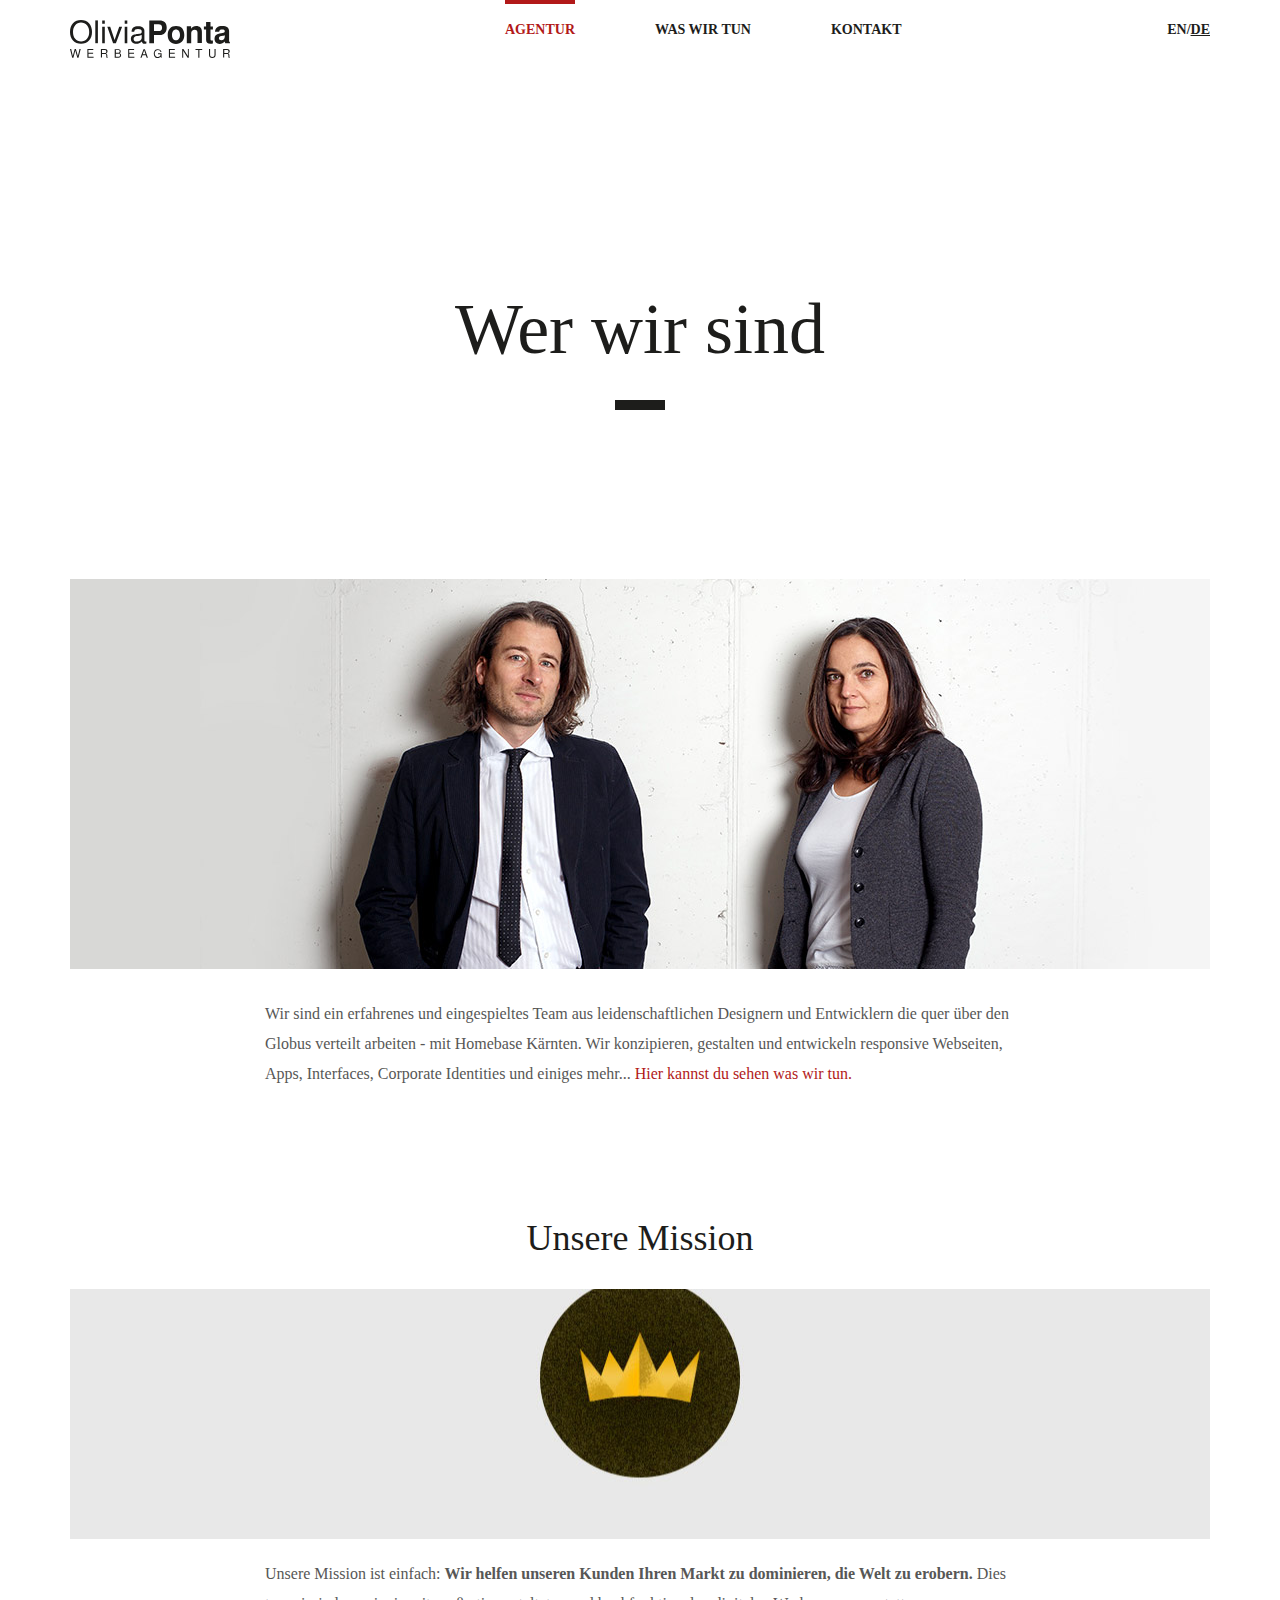
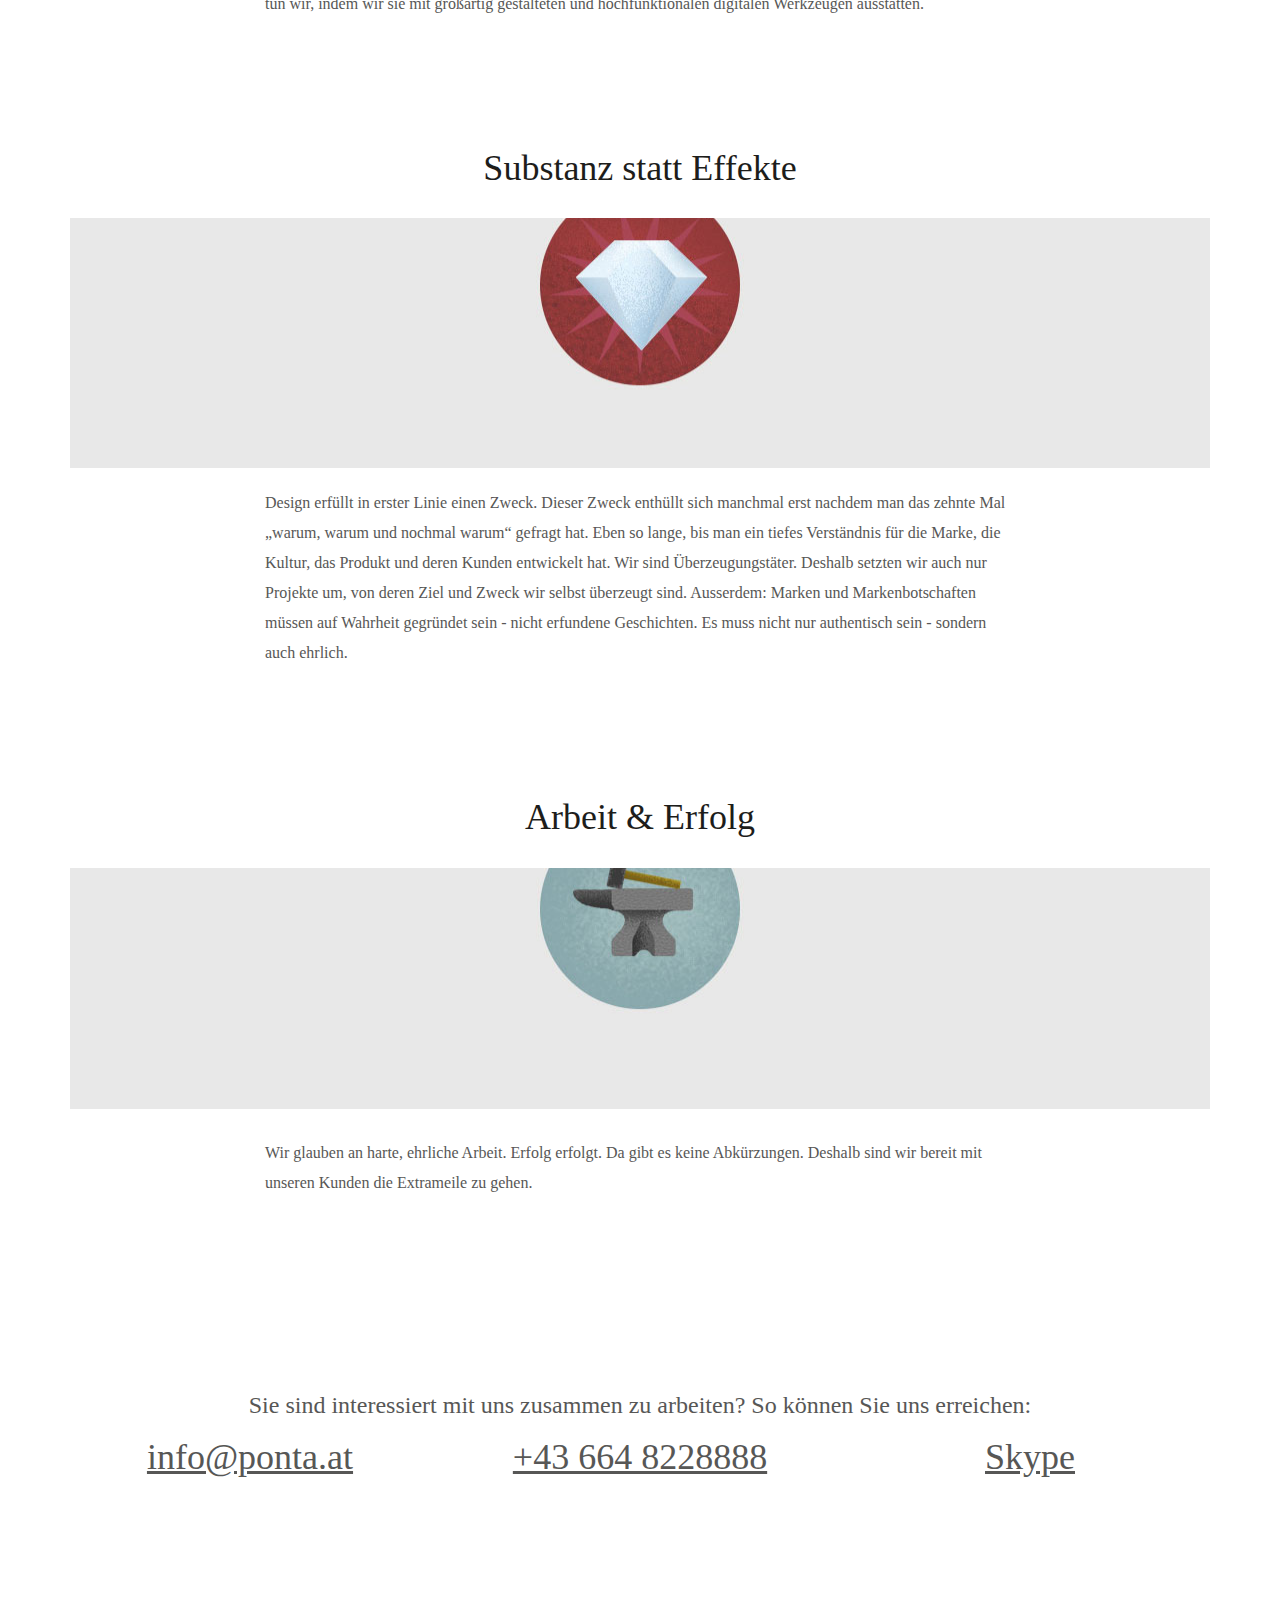
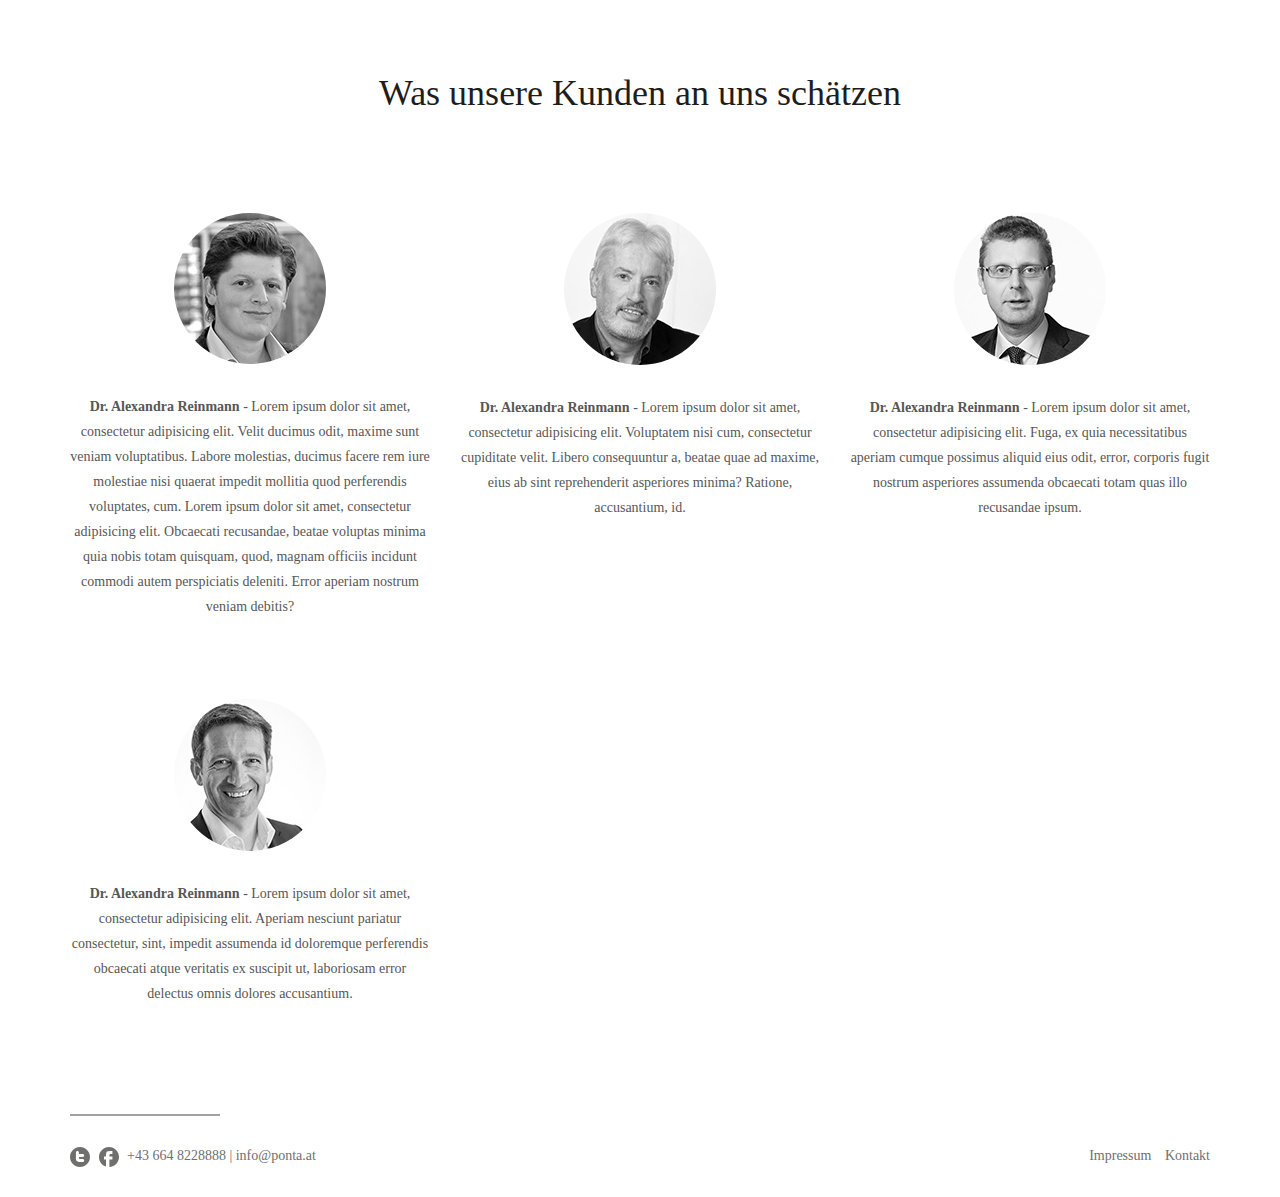
==== commit 4af21abe: "icon nav animation" ====
--- a/agentur.html
+++ b/agentur.html
@@ -17,11 +17,11 @@
             <div class="row">
                 <div class="container">
                     <div class="navbar-header">
-                        <button type="button" class="navbar-toggle collapsed" data-toggle="collapse" data-target="#collapse" aria-expanded="false">
-                            <span class="sr-only">Toggle navigation</span>
-                            <span class="icon-bar"></span>
-                            <span class="icon-bar"></span>
-                            <span class="icon-bar"></span>
+                        <button type="button" class="navbar-toggle collapsed" data-toggle="collapse" data-target="#collapse" aria-expanded="false" id="nav-icon3">
+                            <span></span>
+                            <span></span>
+                            <span></span>
+                            <span></span>
                         </button>
                         <a class="navbar-brand" href="index.html"><img src="img/opwa-logo.svg" alt="Logo"></a>
                     </div>
--- a/css/style.css
+++ b/css/style.css
@@ -1,3 +1,8 @@
+@font-face {
+    font-family: LatoRegular;
+    src: url("../fonts/Lato-Regular.ttf");
+}
+
 @font-face {
     font-family: LatoBlack;
     src: url("../fonts/Lato-Black.ttf");
@@ -9,11 +14,6 @@
 }
 
 @font-face {
-    font-family: LatoRegular;
-    src: url("../fonts/Lato-Regular.ttf");
-}
-
-@font-face {
     font-family: MerriweatherLight;
     src: url("../fonts/Merriweather Light.ttf");
 }
@@ -32,6 +32,8 @@
 
 body {
     font-family: MerriweatherLight;
+    margin-top: 70px;
+    position: relative;
 }
 
 h1 {
@@ -92,12 +94,12 @@
     margin: 0;
 }
 
-.nav-breadcrumb .btn-close {
+.btn-close {
     background-color: transparent;
     border: 0;
 }
 
-.nav-breadcrumb .btn-close img{
+.btn-close img{
     background-color: transparent;
     border: 0;
     width: 25px;
@@ -108,18 +110,18 @@
 
 /* Navbar */
 
-.navbar{
+.navbar {
+    border-bottom:0px solid #e9e9e9;
+    position: fixed;
+    padding-bottom: 10px;
+    top: 0;
     width: 100%;
-    background-color: white;
-}
-
-.navbar.fixed {
-    position: fixed;
-    left: 50%;
-    transform: translateX(-50%);
-    z-index: 1;
-    transform: all 0.3 ease;
-    border-bottom: 1px solid #e9e9e9;
+    z-index: 2;
+}
+
+.navbar.scrolled {
+    border-bottom:1px solid #e9e9e9;
+/*    transition: border 0.3s ease;*/
 }
 
 .navbar-brand img {
@@ -145,7 +147,7 @@
 }
 
 .navbar-default {
-    background: transparent;
+    background: white;
     border-radius: 0;
     border: 0;
     margin-bottom: 10px;
@@ -226,12 +228,76 @@
 
 /* Was wir tun page */
 
+#category-info{
+    background: #fbfaf8; /* Old browsers */
+    background: -moz-linear-gradient(top, #fbfaf8 0%, #ffffff 100%); /* FF3.6-15 */
+    background: -webkit-linear-gradient(top, #fbfaf8 0%,#ffffff 100%); /* Chrome10-25,Safari5.1-6 */
+    background: linear-gradient(to bottom, #fbfaf8 0%,#ffffff 100%); /* W3C, IE10+, FF16+, Chrome26+, Opera12+, Safari7+ */
+    filter: progid:DXImageTransform.Microsoft.gradient( startColorstr='#fbfaf8', endColorstr='#ffffff',GradientType=0 ); /* IE6-9 */
+    
+    display: none;
+    padding: 50px 15px;
+    position: absolute;
+    left: 0;
+    margin-top: 20px;
+    opacity: 0;
+    transition: opacity 0.5s ease-in-out;
+    width: 100%;
+    z-index: 1;
+}
+
+#category-info.showing {
+    display: block;
+    opacity: 1;
+}
+
+.category-description {
+    font-family: MerriweatherLight;
+    font-size: 16px;
+    line-height: 30px;
+    margin-bottom: 100px;
+}
+
+.projects .project {
+    margin-bottom: 30px;
+    position: relative;
+}
+
+.project.small, .project.medium {
+    background-color: #eeede2;
+}
+
+.project.small {
+    height: 360px;
+}
+
+.project.medium {
+    height: 480px;
+}
+
+.project a {
+    position: absolute;
+    top: 50%;
+    left: 50%;
+    transform: translate(-50%, -50%);
+    font-family: MerriweatherRegular;
+    font-size: 16px;
+    color: #1d1d1b;
+    padding: 15px 40px;
+    border-radius: 5px;
+    border: 1px solid #d1d1d1;
+}
+
+.skills {
+    position: static;
+}
+
 .skills ul{
     list-style-type: none;
     padding: 0;
 }
 
-.skills h4 {
+.skills ul li > h4 {
     font-size: 20px;
     font-family: LatoRegular;
     font-weight: bold;
@@ -248,7 +314,7 @@
     font-size: 16px;
 }
 
-.skills li a:hover {
+.skills li a:hover, .skills li a.active {
     color: #b21919;
     text-decoration: underline;
 }
@@ -292,17 +358,14 @@
 }
 
 .parallax {
-    background-size: 100%;
     background-repeat: no-repeat;
-    background-attachment: fixed;
-    background-position: center center;
+    background-position: center bottom;
+    
 }
 
 .parallax-sub {
-    background-size: 100%;
     background-position: center center;
     background-repeat: no-repeat;
-    background-attachment: fixed;
 }
 
 .art p{
@@ -393,13 +456,11 @@
 .special-header-background {
     background-image: url("../img/contact-bw-cut.jpg");
     background-repeat: no-repeat;
-    background-size: cover;
-    background-position: center center;
-    background-attachment: fixed;
+    background-position: center top;
     height: 300px;
     padding-top: 114px;
     padding-bottom: 114px;
-    margin-top: 50px;
+    margin-top: 100px;
 }
 
 .special-header-background h1 {
@@ -481,4 +542,149 @@
 footer .pull-right a {
     margin-right: 0;
     margin-left: 10px;
-}+}
+
+/* Nav icon style */
+#nav-icon3 {
+  width: 60px;
+  height: 45px;
+  position: relative;
+  margin: 50px auto;
+  -webkit-transform: rotate(0deg);
+  -moz-transform: rotate(0deg);
+  -o-transform: rotate(0deg);
+  transform: rotate(0deg);
+  -webkit-transition: .5s ease-in-out;
+  -moz-transition: .5s ease-in-out;
+  -o-transition: .5s ease-in-out;
+  transition: .5s ease-in-out;
+  cursor: pointer;
+}
+
+#nav-icon3 span{
+  display: block;
+  position: absolute;
+  height: 9px;
+  width: 100%;
+  background: #d3531a;
+  border-radius: 9px;
+  opacity: 1;
+  left: 0;
+  -webkit-transform: rotate(0deg);
+  -moz-transform: rotate(0deg);
+  -o-transform: rotate(0deg);
+  transform: rotate(0deg);
+  -webkit-transition: .25s ease-in-out;
+  -moz-transition: .25s ease-in-out;
+  -o-transition: .25s ease-in-out;
+  transition: .25s ease-in-out;
+}
+
+#nav-icon3 span:nth-child(1) {
+  top: 0px;
+}
+
+#nav-icon3 span:nth-child(2),#nav-icon3 span:nth-child(3) {
+  top: 18px;
+}
+
+#nav-icon3 span:nth-child(4) {
+  top: 36px;
+}
+
+#nav-icon3.open span:nth-child(1) {
+  top: 18px;
+  width: 0%;
+  left: 50%;
+}
+
+#nav-icon3.open span:nth-child(2) {
+  -webkit-transform: rotate(45deg);
+  -moz-transform: rotate(45deg);
+  -o-transform: rotate(45deg);
+  transform: rotate(45deg);
+}
+
+#nav-icon3.open span:nth-child(3) {
+  -webkit-transform: rotate(-45deg);
+  -moz-transform: rotate(-45deg);
+  -o-transform: rotate(-45deg);
+  transform: rotate(-45deg);
+}
+
+#nav-icon3.open span:nth-child(4) {
+  top: 18px;
+  width: 0%;
+  left: 50%;
+}
+
+/* Media queries */
+@media (max-width: 1200px) {
+    ul.nav.navbar-nav {
+        margin-left: 110px;
+    }
+}
+
+@media (max-width: 992px) {
+    ul.nav.navbar-nav {
+        margin-left: 0;
+    }
+    
+    h1 {
+        font-size: 64px;
+    }
+}
+
+@media (max-width: 768px) {
+    .navbar-header a.active img {
+        border-top: 0;
+        padding-top: 10px;
+    }   
+    
+    .navbar-collapse {
+        box-shadow: none;
+        border: none;
+    }
+    
+    .navbar li.active a {
+        border-top: none;
+    }
+    
+    ul.nav.navbar-nav {
+        margin: 20px -15px;
+    }
+    
+    .navbar li {
+        padding-left: 0;
+        padding-right: 0;
+        text-align: center;
+    }
+    
+    .navbar-nav > li > a, .navbar-header a, .navbar-default .navbar-nav > .active > a, .navbar-default .navbar-nav > .active > a:focus, .navbar-default .navbar-nav > .active > a:hover {
+        padding-top: 10px;
+        padding-bottom: 10px;
+    }
+    
+    ul.nav.navbar-right {
+        position: relative;
+        left: 50%;
+        transform: translateX(-50%);
+        margin: 0;
+        width: 50px;
+    }
+    
+    .navbar-right li {
+        float: left;
+    }
+    
+    h1 {
+        font-size: 40px;
+    }
+    
+    .special-header, .header-big {
+        padding-top: 120px;
+        padding-bottom: 120px;
+    }
+    
+}
+
